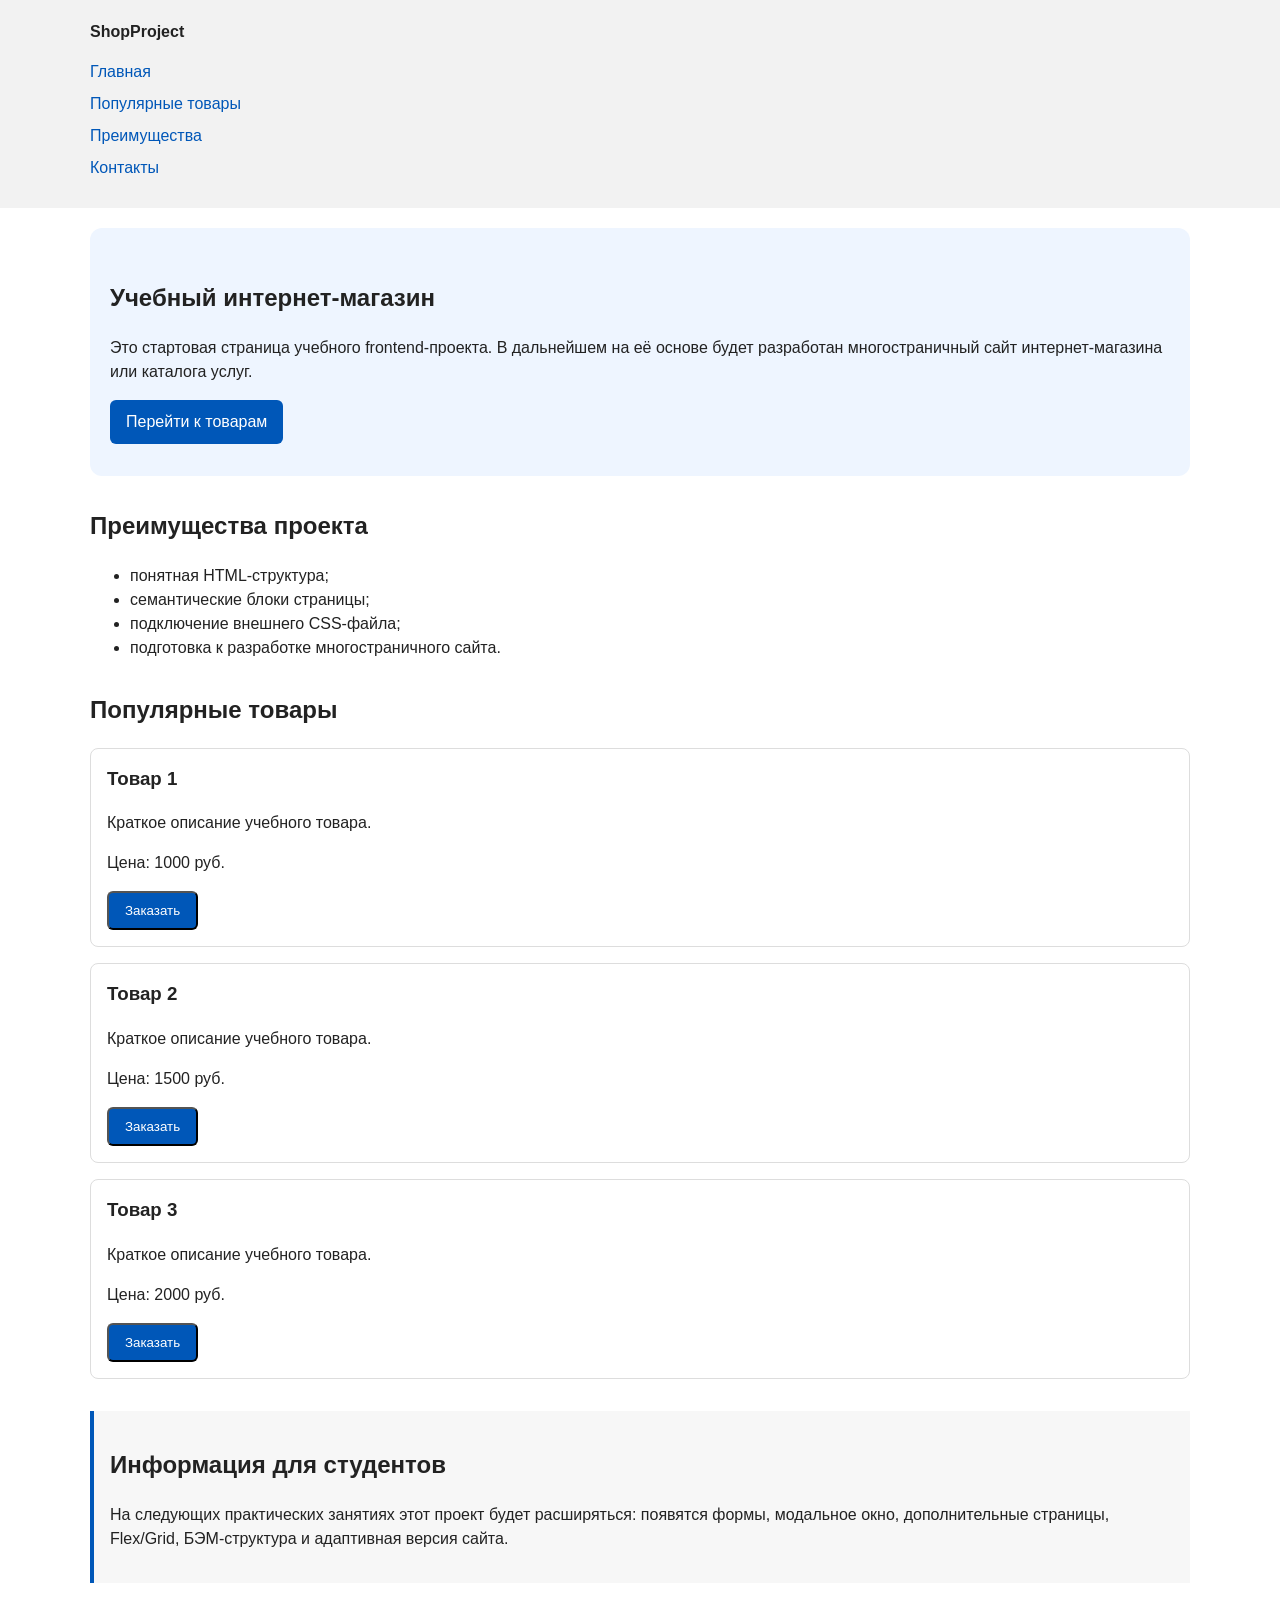
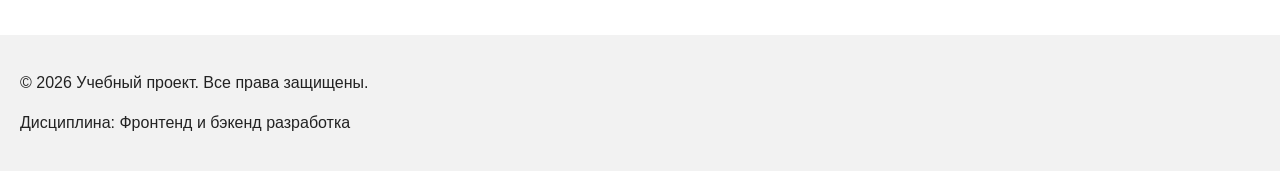
==== index.html @ 65e84581 "feat: add order form modal and validation" ====
<!DOCTYPE html>
<html lang="ru">
<head>
  <meta charset="UTF-8">
  <meta name="viewport" content="width=device-width, initial-scale=1.0">
  <title>Учебный интернет-магазин</title>
  <link rel="stylesheet" href="css/style.css">
  <script src="js/main.js" defer></script>
</head>
<body>
  <header>
    <div class="site-header">
      <a class="site-logo" href="index.html">ShopProject</a>

      <nav class="site-nav" aria-label="Основная навигация">
        <ul class="site-nav__list">
          <li><a href="index.html">Главная</a></li>
          <li><a href="#popular">Популярные товары</a></li>
          <li><a href="#advantages">Преимущества</a></li>
          <li><a href="#contacts">Контакты</a></li>
        </ul>
      </nav>
    </div>
  </header>

  <main>
    <section class="hero">
      <h1>Учебный интернет-магазин</h1>
      <p>
        Это стартовая страница учебного frontend-проекта.
        В дальнейшем на её основе будет разработан многостраничный сайт
        интернет-магазина или каталога услуг.
      </p>
      <a class="button" href="#popular">Перейти к товарам</a>
    </section>

    <section class="section" id="advantages">
      <h2>Преимущества проекта</h2>
      <ul class="advantages-list">
        <li>понятная HTML-структура;</li>
        <li>семантические блоки страницы;</li>
        <li>подключение внешнего CSS-файла;</li>
        <li>подготовка к разработке многостраничного сайта.</li>
      </ul>
    </section>

    <section class="section" id="popular">
      <h2>Популярные товары</h2>

      <article class="product-card">
        <h3>Товар 1</h3>
        <p>Краткое описание учебного товара.</p>
        <p>Цена: 1000 руб.</p>
        <button class="button product-card__button" type="button" data-product="Товар 1">
        Заказать
        </button>
      </article>

      <article class="product-card">
        <h3>Товар 2</h3>
        <p>Краткое описание учебного товара.</p>
        <p>Цена: 1500 руб.</p>
        <button class="button product-card__button" type="button" data-product="Товар 2">
        Заказать
        </button>
      </article>

      <article class="product-card">
        <h3>Товар 3</h3>
        <p>Краткое описание учебного товара.</p>
        <p>Цена: 2000 руб.</p>
        <button class="button product-card__button" type="button" data-product="Товар 3">
        Заказать
        </button>
      </article>
    </section>

    <aside class="aside-info">
      <h2>Информация для студентов</h2>
      <p>
        На следующих практических занятиях этот проект будет расширяться:
        появятся формы, модальное окно, дополнительные страницы, Flex/Grid,
        БЭМ-структура и адаптивная версия сайта.
      </p>
    </aside>
  </main>

  <footer id="contacts">
    <p>&copy; 2026 Учебный проект. Все права защищены.</p>
    <p>Дисциплина: Фронтенд и бэкенд разработка</p>
  </footer>
<dialog class="order-dialog" id="order-dialog" aria-labelledby="order-dialog-title">
  <h2 id="order-dialog-title">Оформление заявки</h2>

  <form class="order-form" id="order-form" action="#" method="post" novalidate>
    <input id="selected-product" name="selected-product" type="hidden">

    <div class="form-field">
      <label for="order-name">Имя</label>
      <input id="order-name" name="name" type="text"
        placeholder="Введите ваше имя" minlength="2"
        autocomplete="given-name" required>
    </div>

    <div class="form-field">
      <label for="order-email">E-mail</label>
      <input id="order-email" name="email" type="email"
        placeholder="example@mail.ru" autocomplete="email" required>
    </div>

    <div class="form-field">
      <label for="order-phone">Телефон</label>
      <input id="order-phone" name="phone" type="tel" inputmode="tel"
        placeholder="+7 (900) 000-00-00"
        pattern="^\+7 \(\d{3}\) \d{3}-\d{2}-\d{2}$" required>
      <small>Формат: +7 (900) 000-00-00</small>
    </div>

    <div class="form-field">
      <label for="order-date">Дата связи</label>
      <input id="order-date" name="date" type="date">
    </div>

    <div class="form-field">
      <label for="order-topic">Тема заявки</label>
      <select id="order-topic" name="topic" required>
        <option value="">Выберите тему</option>
        <option value="product">Заказ товара</option>
        <option value="consultation">Консультация</option>
        <option value="delivery">Доставка</option>
      </select>
    </div>

    <div class="form-field">
      <label for="order-comment">Комментарий</label>
      <textarea id="order-comment" name="comment" rows="4"
        placeholder="Укажите дополнительную информацию"></textarea>
    </div>

    <div class="form-field form-field--checkbox">
      <label>
        <input id="order-agreement" name="agreement" type="checkbox" required>
        Я согласен на обработку данных
      </label>
    </div>

    <div class="form-actions">
      <button type="button" id="close-order-dialog">Закрыть</button>
      <button type="submit">Отправить заявку</button>
    </div>
  </form>
</dialog>

<p class="success-message" id="success-message" hidden>
  Форма успешно отправлена!
</p>
</body>
</html>
---- css/style.css ----
/* Сброс: padding и border входят в width */
* {
  box-sizing: border-box;
}

/* Убираем стандартный отступ браузера */
body {
  margin: 0;
  font-family: Arial, sans-serif;
  line-height: 1.5;
  color: #222222;
  background-color: #ffffff;
}

header,
main,
footer {
  padding: 20px;
}

header {
  background-color: #f2f2f2;
}

footer {
  background-color: #f2f2f2;
}

/* Шапка и меню */
.site-header {
  max-width: 1100px;
  margin: 0 auto;
}

.site-logo {
  font-weight: bold;
  text-decoration: none;
  color: #222222;
}

.site-nav__list {
  padding: 0;
  margin: 16px 0 0;
  list-style: none;
}

.site-nav__list li {
  margin-bottom: 8px;
}

.site-nav__list a {
  color: #0057b8;
  text-decoration: none;
}

.site-nav__list a:hover {
  text-decoration: underline;
}

/* Секции */
.hero {
  max-width: 1100px;
  margin: 0 auto 32px;
  padding: 32px 20px;
  background-color: #eef5ff;
  border-radius: 12px;
}

.section {
  max-width: 1100px;
  margin: 0 auto 32px;
}

.section h2 {
  margin-top: 0;
}

/* Карточки товаров */
.product-card {
  margin-bottom: 16px;
  padding: 16px;
  border: 1px solid #dddddd;
  border-radius: 8px;
  background-color: #ffffff;
}

.product-card h3 {
  margin-top: 0;
}

/* Кнопка-ссылка */
.button {
  display: inline-block;
  padding: 10px 16px;
  color: #ffffff;
  background-color: #0057b8;
  text-decoration: none;
  border-radius: 6px;
}

.button:hover {
  background-color: #003f86;
}

/* Боковой блок */
.aside-info {
  max-width: 1100px;
  margin: 0 auto 32px;
  padding: 16px;
  border-left: 4px solid #0057b8;
  background-color: #f7f7f7;
}

/* Модальное окно */
.order-dialog {
  width: min(100% - 32px, 560px);
  padding: 24px;
  border: none;
  border-radius: 12px;
}

.order-dialog::backdrop {
  background-color: rgba(0, 0, 0, 0.5);
}

/* Поля формы */
.form-field {
  margin-bottom: 16px;
}

.form-field label {
  display: block;
  margin-bottom: 6px;
}

.form-field input,
.form-field select,
.form-field textarea {
  width: 100%;
  padding: 10px 12px;
  border: 1px solid #cccccc;
  border-radius: 6px;
  font: inherit;
}

.form-field input[type="checkbox"] {
  width: auto;
}

.form-field small {
  display: block;
  margin-top: 4px;
  color: #666666;
}

.form-field input:focus-visible,
.form-field select:focus-visible,
.form-field textarea:focus-visible,
.form-actions button:focus-visible {
  outline: 2px solid #0057b8;
  outline-offset: 2px;
}

/* Ошибочное поле (атрибут ставит JS) */
[aria-invalid="true"] {
  border-color: #b00020;
}

.form-actions {
  display: flex;
  gap: 12px;
  margin-top: 20px;
}

/* Сообщение об успехе */
.success-message {
  max-width: 1100px;
  margin: 24px auto;
  padding: 16px;
  border-left: 4px solid #168a2f;
  background-color: #eefaf0;
}
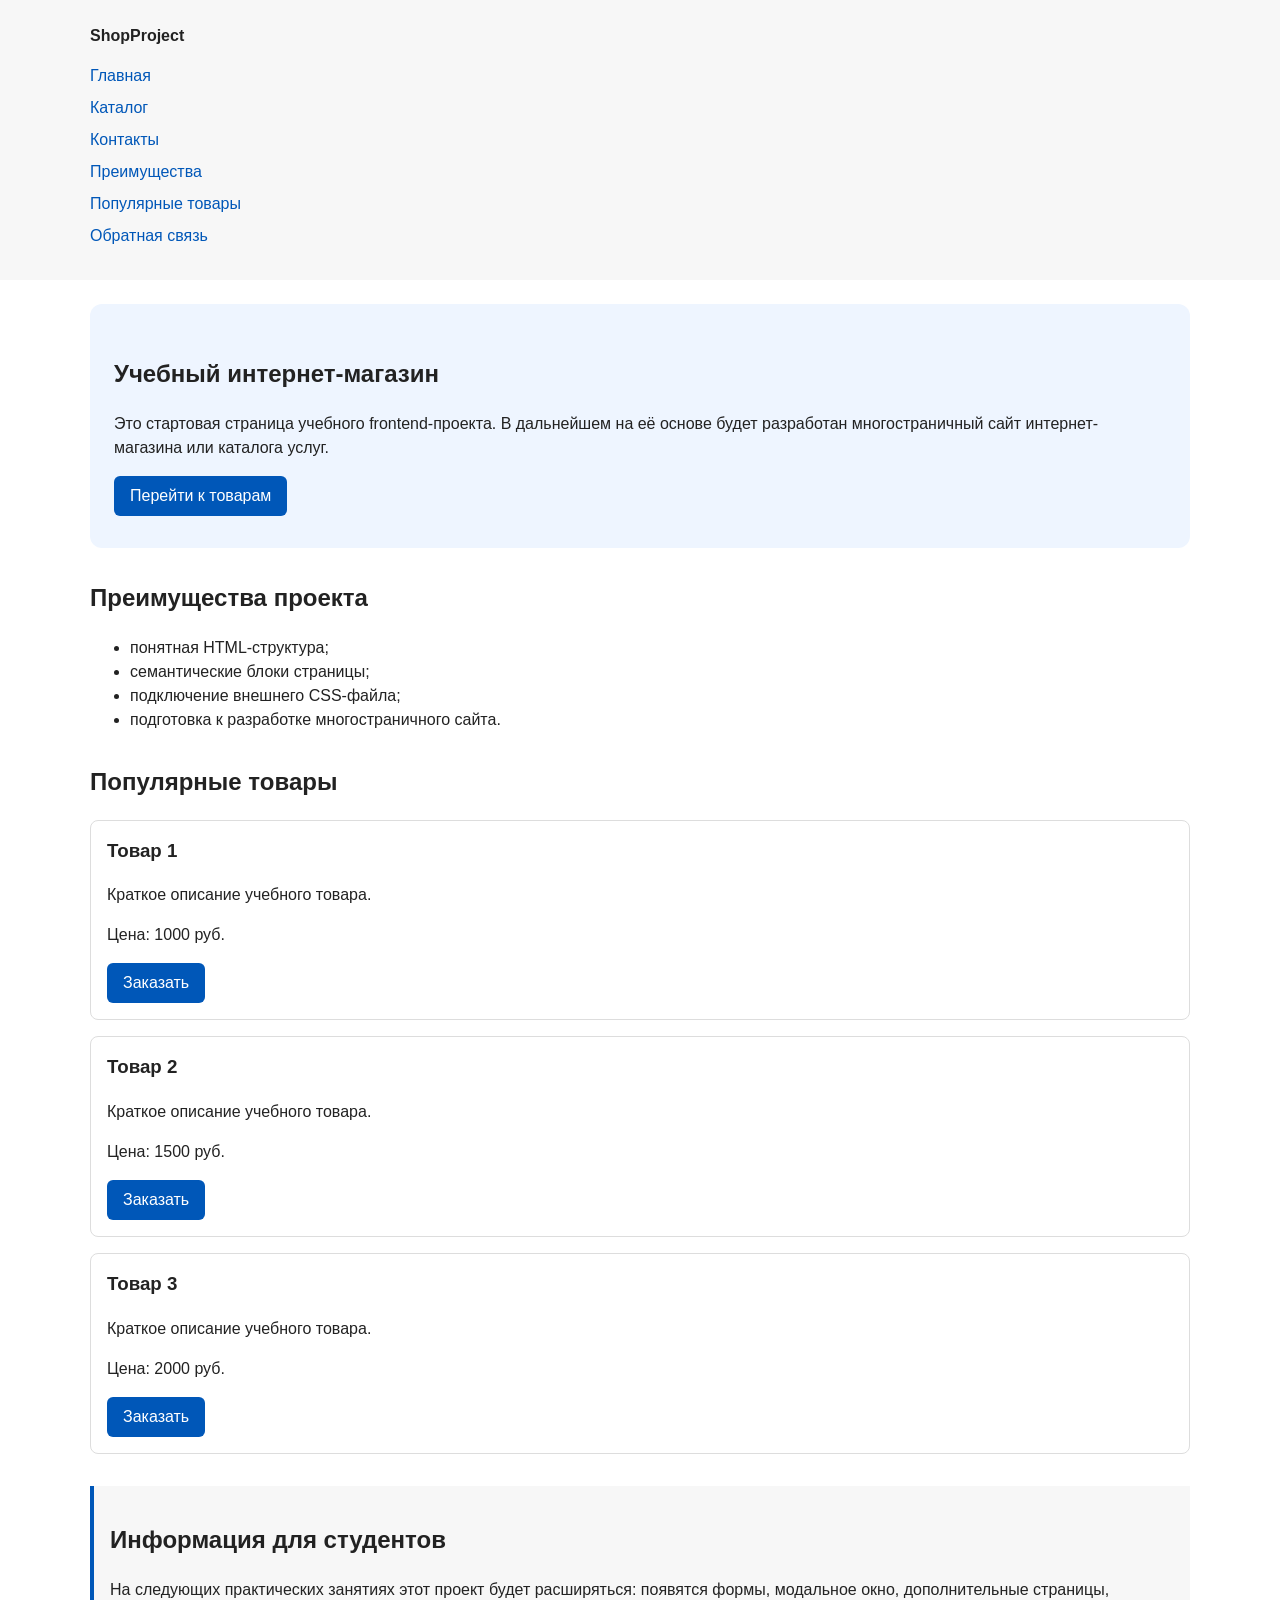
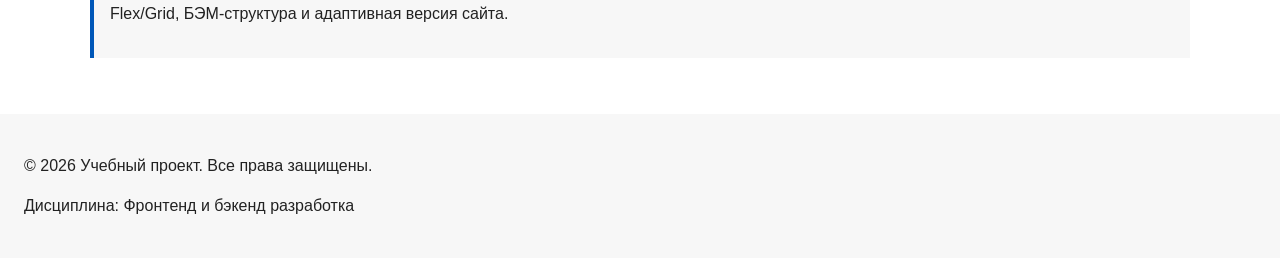
==== commit 84f33d65: "feat: add multi-page structure navigation and anchors" ====
--- a/index.html
+++ b/index.html
@@ -4,6 +4,10 @@
   <meta charset="UTF-8">
   <meta name="viewport" content="width=device-width, initial-scale=1.0">
   <title>Учебный интернет-магазин</title>
+  <meta property="og:type" content="website">
+  <meta property="og:title" content="Учебный интернет-магазин">
+  <meta property="og:description" content="Учебный frontend-проект интернет-магазина.">
+  <meta property="og:image" content="https://MinonLoL.github.io/kr1-html-css-shop/images/preview.jpg">
   <link rel="stylesheet" href="css/style.css">
   <script src="js/main.js" defer></script>
 </head>
@@ -15,9 +19,11 @@
       <nav class="site-nav" aria-label="Основная навигация">
         <ul class="site-nav__list">
           <li><a href="index.html">Главная</a></li>
-          <li><a href="#popular">Популярные товары</a></li>
-          <li><a href="#advantages">Преимущества</a></li>
-          <li><a href="#contacts">Контакты</a></li>
+          <li><a href="catalog.html">Каталог</a></li>
+          <li><a href="contacts.html">Контакты</a></li>
+          <li><a href="index.html#advantages">Преимущества</a></li>
+          <li><a href="index.html#popular">Популярные товары</a></li>
+          <li><a href="index.html#contacts">Обратная связь</a></li>
         </ul>
       </nav>
     </div>
--- a/css/style.css
+++ b/css/style.css
@@ -1,55 +1,121 @@
-/* Сброс: padding и border входят в width */
+/* ===============================
+   1. Переменные проекта
+   =============================== */
+
+:root {
+  /* Цвета */
+  --color-bg: #ffffff;
+  --color-text: #222222;
+  --color-muted: #666666;
+  --color-primary: #0057b8;
+  --color-primary-dark: #003f86;
+  --color-border: #dddddd;
+  --color-surface: #f7f7f7;
+  --color-surface-accent: #eef5ff;
+  --color-danger: #b00020;
+  --color-success: #168a2f;
+  --color-success-bg: #eefaf0;
+  --color-white: #ffffff;
+
+  /* Отступы */
+  --space-xs: 4px;
+  --space-sm: 8px;
+  --space-md: 16px;
+  --space-lg: 24px;
+  --space-xl: 32px;
+
+  /* Скругления */
+  --radius-sm: 6px;
+  --radius-md: 8px;
+  --radius-lg: 12px;
+
+  /* Размеры */
+  --container-width: 1100px;
+}
+
+/* ===============================
+   2. Базовые стили
+   =============================== */
+
 * {
   box-sizing: border-box;
 }
 
-/* Убираем стандартный отступ браузера */
 body {
   margin: 0;
   font-family: Arial, sans-serif;
   line-height: 1.5;
-  color: #222222;
-  background-color: #ffffff;
+  color: var(--color-text);
+  background-color: var(--color-bg);
 }
 
 header,
 main,
 footer {
-  padding: 20px;
+  padding: var(--space-lg);
 }
 
 header {
-  background-color: #f2f2f2;
+  background-color: var(--color-surface);
 }
 
 footer {
-  background-color: #f2f2f2;
-}
-
-/* Шапка и меню */
+  background-color: var(--color-surface);
+}
+
+html {
+  scroll-behavior: smooth;
+}
+
+:target {
+  outline: 2px dashed var(--color-primary);
+  outline-offset: 4px;
+}
+
+/* ===============================
+   3. Общие элементы интерфейса
+   =============================== */
+
+a {
+  color: var(--color-primary);
+}
+
+a:hover {
+  color: var(--color-primary-dark);
+}
+
+a:focus-visible {
+  outline: 2px solid var(--color-primary);
+  outline-offset: 3px;
+}
+
+/* ===============================
+   4. Компоненты страницы
+   =============================== */
+
 .site-header {
-  max-width: 1100px;
+  max-width: var(--container-width);
   margin: 0 auto;
 }
 
 .site-logo {
   font-weight: bold;
   text-decoration: none;
-  color: #222222;
+  color: var(--color-text);
 }
 
 .site-nav__list {
   padding: 0;
-  margin: 16px 0 0;
+  margin: var(--space-md) 0 0;
   list-style: none;
 }
 
 .site-nav__list li {
-  margin-bottom: 8px;
+  margin-bottom: var(--space-sm);
 }
 
 .site-nav__list a {
-  color: #0057b8;
+  color: var(--color-primary);
   text-decoration: none;
 }
 
@@ -57,80 +123,112 @@
   text-decoration: underline;
 }
 
-/* Секции */
 .hero {
-  max-width: 1100px;
-  margin: 0 auto 32px;
-  padding: 32px 20px;
-  background-color: #eef5ff;
-  border-radius: 12px;
+  max-width: var(--container-width);
+  margin: 0 auto var(--space-xl);
+  padding: var(--space-xl) var(--space-lg);
+  background-color: var(--color-surface-accent);
+  border-radius: var(--radius-lg);
 }
 
 .section {
-  max-width: 1100px;
-  margin: 0 auto 32px;
+  max-width: var(--container-width);
+  margin: 0 auto var(--space-xl);
 }
 
 .section h2 {
   margin-top: 0;
 }
 
-/* Карточки товаров */
 .product-card {
-  margin-bottom: 16px;
-  padding: 16px;
-  border: 1px solid #dddddd;
-  border-radius: 8px;
-  background-color: #ffffff;
+  margin-bottom: var(--space-md);
+  padding: var(--space-md);
+  border: 1px solid var(--color-border);
+  border-radius: var(--radius-md);
+  background-color: var(--color-bg);
+}
+
+.product-card:hover {
+  border-color: var(--color-primary);
 }
 
 .product-card h3 {
   margin-top: 0;
 }
 
-/* Кнопка-ссылка */
 .button {
   display: inline-block;
-  padding: 10px 16px;
-  color: #ffffff;
-  background-color: #0057b8;
+  padding: var(--space-sm) var(--space-md);
+  color: var(--color-white);
+  background-color: var(--color-primary);
   text-decoration: none;
-  border-radius: 6px;
+  border: none;
+  border-radius: var(--radius-sm);
+  font: inherit;
+  cursor: pointer;
 }
 
 .button:hover {
-  background-color: #003f86;
-}
-
-/* Боковой блок */
+  color: var(--color-white);
+  background-color: var(--color-primary-dark);
+}
+
+.button:focus-visible {
+  outline: 2px solid var(--color-primary);
+  outline-offset: 3px;
+}
+
+.button:disabled {
+  opacity: 0.6;
+  cursor: not-allowed;
+}
+
 .aside-info {
-  max-width: 1100px;
-  margin: 0 auto 32px;
-  padding: 16px;
-  border-left: 4px solid #0057b8;
-  background-color: #f7f7f7;
-}
-
-/* Модальное окно */
+  max-width: var(--container-width);
+  margin: 0 auto var(--space-xl);
+  padding: var(--space-md);
+  border-left: 4px solid var(--color-primary);
+  background-color: var(--color-surface);
+}
+
+.breadcrumbs {
+  max-width: var(--container-width);
+  margin: 0 auto var(--space-md);
+  font-size: 14px;
+  color: var(--color-muted);
+}
+
+.breadcrumbs a {
+  color: var(--color-primary);
+}
+
+.breadcrumbs span::before {
+  content: " / ";
+  color: var(--color-muted);
+}
+
+/* ===============================
+   5. Форма и модальное окно
+   =============================== */
+
 .order-dialog {
   width: min(100% - 32px, 560px);
-  padding: 24px;
+  padding: var(--space-lg);
   border: none;
-  border-radius: 12px;
+  border-radius: var(--radius-lg);
 }
 
 .order-dialog::backdrop {
   background-color: rgba(0, 0, 0, 0.5);
 }
 
-/* Поля формы */
 .form-field {
-  margin-bottom: 16px;
+  margin-bottom: var(--space-md);
 }
 
 .form-field label {
   display: block;
-  margin-bottom: 6px;
+  margin-bottom: var(--space-xs);
 }
 
 .form-field input,
@@ -138,8 +236,8 @@
 .form-field textarea {
   width: 100%;
   padding: 10px 12px;
-  border: 1px solid #cccccc;
-  border-radius: 6px;
+  border: 1px solid var(--color-border);
+  border-radius: var(--radius-sm);
   font: inherit;
 }
 
@@ -149,21 +247,26 @@
 
 .form-field small {
   display: block;
-  margin-top: 4px;
-  color: #666666;
+  margin-top: var(--space-xs);
+  color: var(--color-muted);
+}
+
+.form-field input:hover,
+.form-field select:hover,
+.form-field textarea:hover {
+  border-color: var(--color-primary);
 }
 
 .form-field input:focus-visible,
 .form-field select:focus-visible,
 .form-field textarea:focus-visible,
 .form-actions button:focus-visible {
-  outline: 2px solid #0057b8;
-  outline-offset: 2px;
-}
-
-/* Ошибочное поле (атрибут ставит JS) */
+  outline: 2px solid var(--color-primary);
+  outline-offset: 3px;
+}
+
 [aria-invalid="true"] {
-  border-color: #b00020;
+  border-color: var(--color-danger);
 }
 
 .form-actions {
@@ -172,11 +275,10 @@
   margin-top: 20px;
 }
 
-/* Сообщение об успехе */
 .success-message {
-  max-width: 1100px;
-  margin: 24px auto;
-  padding: 16px;
-  border-left: 4px solid #168a2f;
-  background-color: #eefaf0;
+  max-width: var(--container-width);
+  margin: var(--space-lg) auto;
+  padding: var(--space-md);
+  border-left: 4px solid var(--color-success);
+  background-color: var(--color-success-bg);
 }
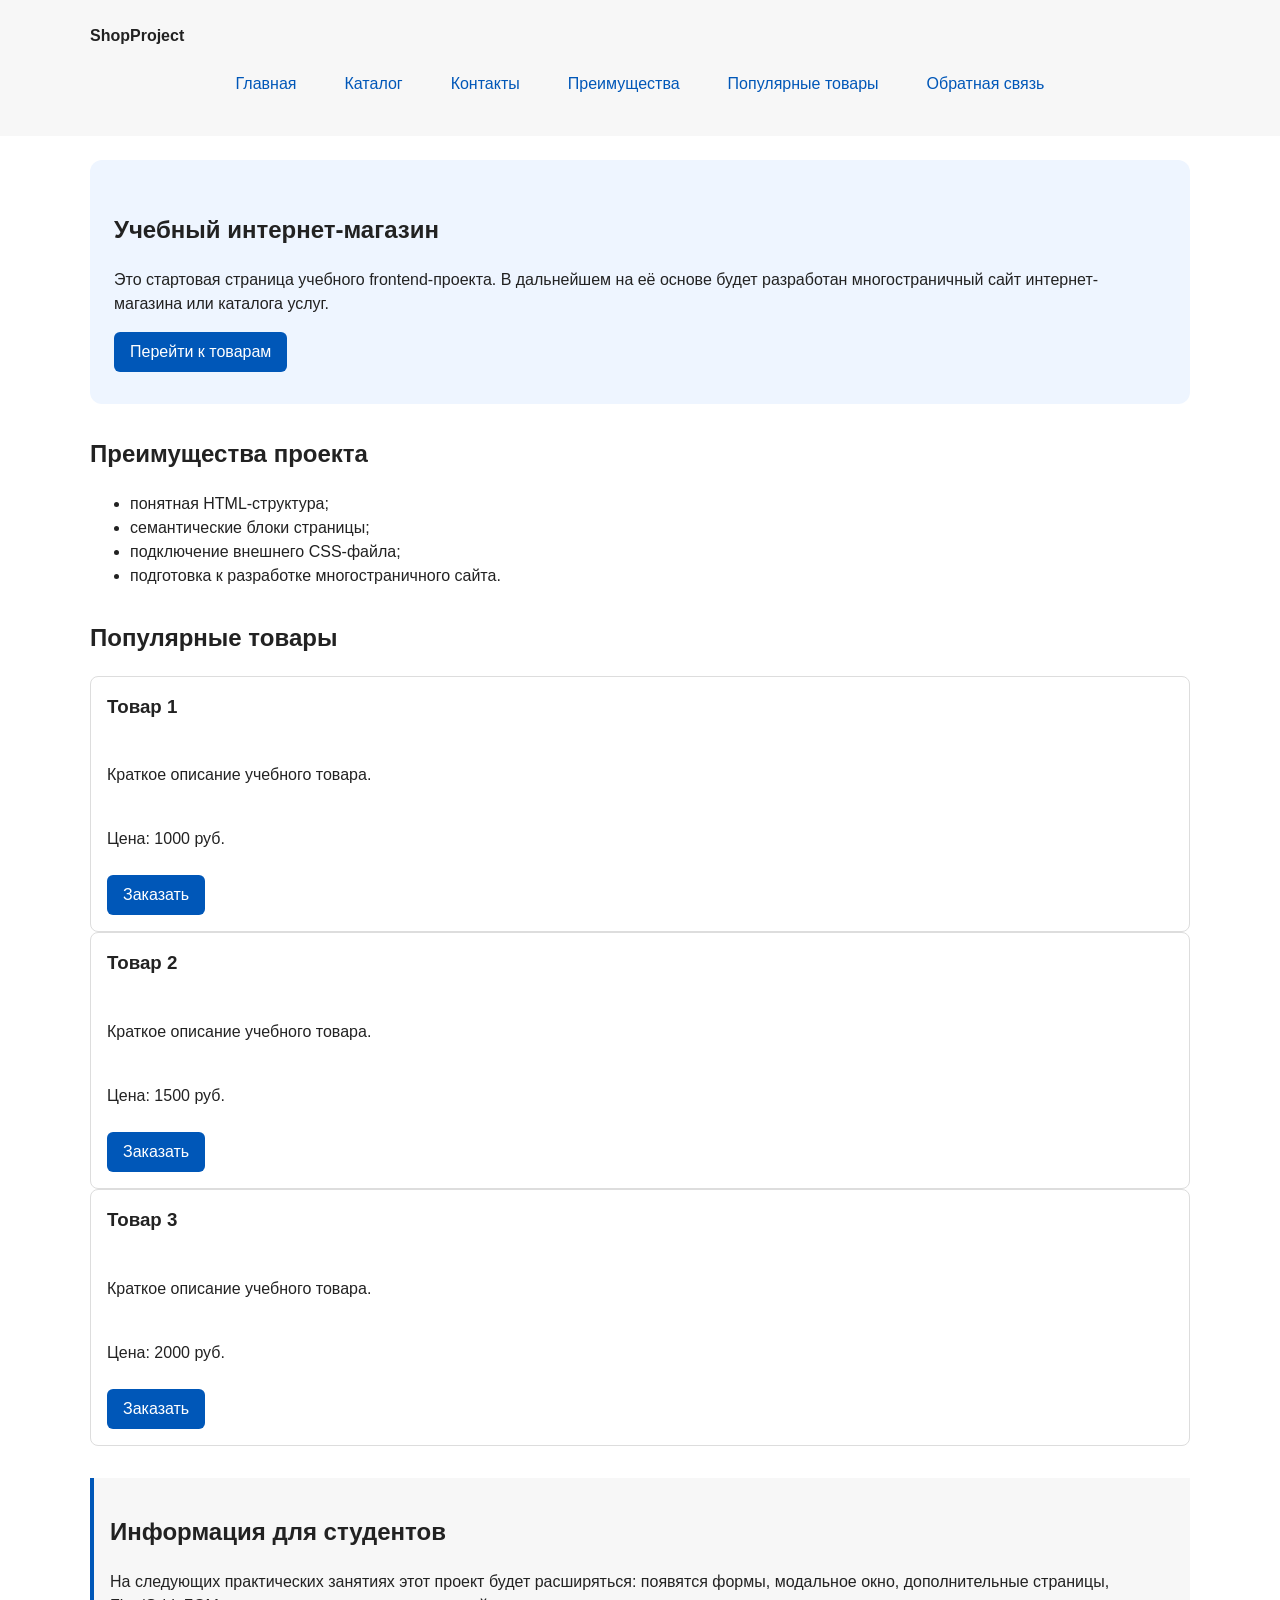
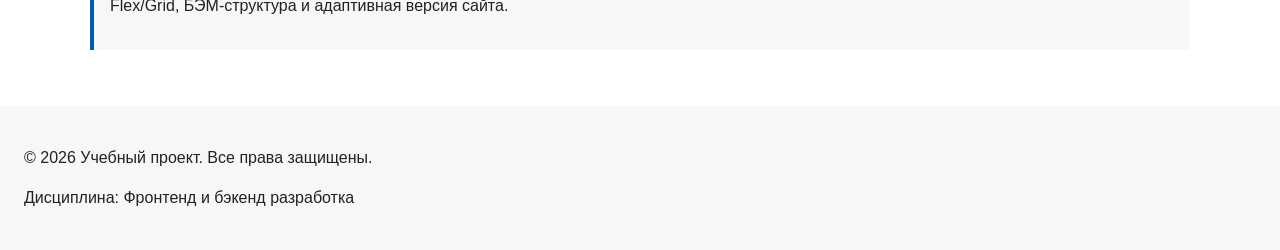
==== commit b2a98c62: "feat: add flex navigation and grid catalog layout" ====
--- a/index.html
+++ b/index.html
@@ -53,32 +53,34 @@
     <section class="section" id="popular">
       <h2>Популярные товары</h2>
 
-      <article class="product-card">
-        <h3>Товар 1</h3>
-        <p>Краткое описание учебного товара.</p>
-        <p>Цена: 1000 руб.</p>
-        <button class="button product-card__button" type="button" data-product="Товар 1">
-        Заказать
-        </button>
-      </article>
+      <div class="products-grid"></div>
+        <article class="product-card">
+          <h3>Товар 1</h3>
+          <p>Краткое описание учебного товара.</p>
+          <p>Цена: 1000 руб.</p>
+          <button class="button product-card__button" type="button" data-product="Товар 1">
+            Заказать
+          </button>
+        </article>
 
-      <article class="product-card">
-        <h3>Товар 2</h3>
-        <p>Краткое описание учебного товара.</p>
-        <p>Цена: 1500 руб.</p>
-        <button class="button product-card__button" type="button" data-product="Товар 2">
-        Заказать
-        </button>
-      </article>
+        <article class="product-card">
+          <h3>Товар 2</h3>
+          <p>Краткое описание учебного товара.</p>
+          <p>Цена: 1500 руб.</p>
+          <button class="button product-card__button" type="button" data-product="Товар 2">
+            Заказать
+          </button>
+        </article>
 
-      <article class="product-card">
-        <h3>Товар 3</h3>
-        <p>Краткое описание учебного товара.</p>
-        <p>Цена: 2000 руб.</p>
-        <button class="button product-card__button" type="button" data-product="Товар 3">
-        Заказать
-        </button>
-      </article>
+        <article class="product-card">
+          <h3>Товар 3</h3>
+          <p>Краткое описание учебного товара.</p>
+          <p>Цена: 2000 руб.</p>
+          <button class="button product-card__button" type="button" data-product="Товар 3">
+            Заказать
+          </button>
+        </article>
+       </div>
     </section>
 
     <aside class="aside-info">
--- a/css/style.css
+++ b/css/style.css
@@ -105,6 +105,11 @@
 }
 
 .site-nav__list {
+  display: flex;
+  flex-wrap: wrap;
+  justify-content: center;
+  align-items: center;
+  gap: var(--space-md);
   padding: 0;
   margin: var(--space-md) 0 0;
   list-style: none;
@@ -115,12 +120,16 @@
 }
 
 .site-nav__list a {
+  display: inline-block;
+  padding: var(--space-sm) var(--space-md);
   color: var(--color-primary);
   text-decoration: none;
+  border-radius: var(--radius-sm);
 }
 
 .site-nav__list a:hover {
-  text-decoration: underline;
+  color: var(--color-white);
+  background-color: var(--color-primary);
 }
 
 .hero {
@@ -140,12 +149,26 @@
   margin-top: 0;
 }
 
+.products-grid {
+    display: grid;
+    grid-template-columns: repeat(3, 1fr);
+    gap: var(--space-lg);
+}
+
 .product-card {
-  margin-bottom: var(--space-md);
-  padding: var(--space-md);
-  border: 1px solid var(--color-border);
-  border-radius: var(--radius-md);
-  background-color: var(--color-bg);
+    display: flex;
+    flex-direction: column;
+    gap: var(--space-sm);
+    margin-bottom: 0;
+    padding: var(--space-md);
+    border: 1px solid var(--color-border);
+    border-radius: var(--radius-md);
+    background-color: var(--color-bg);
+}
+
+.product-card .button {
+    margin-top: auto;
+    align-self: flex-start;
 }
 
 .product-card:hover {
@@ -281,4 +304,54 @@
   padding: var(--space-md);
   border-left: 4px solid var(--color-success);
   background-color: var(--color-success-bg);
+}
+
+.catalog-layout {
+  max-width: var(--container-width);
+  margin: 0 auto var(--space-xl);
+  display: grid;
+  grid-template-columns: 260px 1fr;
+  grid-template-areas: "filters products";
+  gap: var(--space-lg);
+}
+
+.catalog-filters {
+  grid-area: filters;
+  padding: var(--space-md);
+  border: 1px solid var(--color-border);
+  border-radius: var(--radius-md);
+  background-color: var(--color-surface);
+}
+
+.catalog-products {
+  grid-area: products;
+}
+
+.filters-form {
+  display: grid;
+  gap: var(--space-md);
+}
+
+.filters-form fieldset {
+  margin: 0;
+  padding: var(--space-md);
+  border: 1px solid var(--color-border);
+  border-radius: var(--radius-sm);
+}
+
+.filters-form legend {
+  font-weight: 700;
+}
+
+.filters-form label {
+  display: block;
+  margin-bottom: var(--space-sm);
+}
+
+.filters-form input[type="number"] {
+  width: 100%;
+  padding: 8px 10px;
+  border: 1px solid var(--color-border);
+  border-radius: var(--radius-sm);
+  font: inherit;
 }
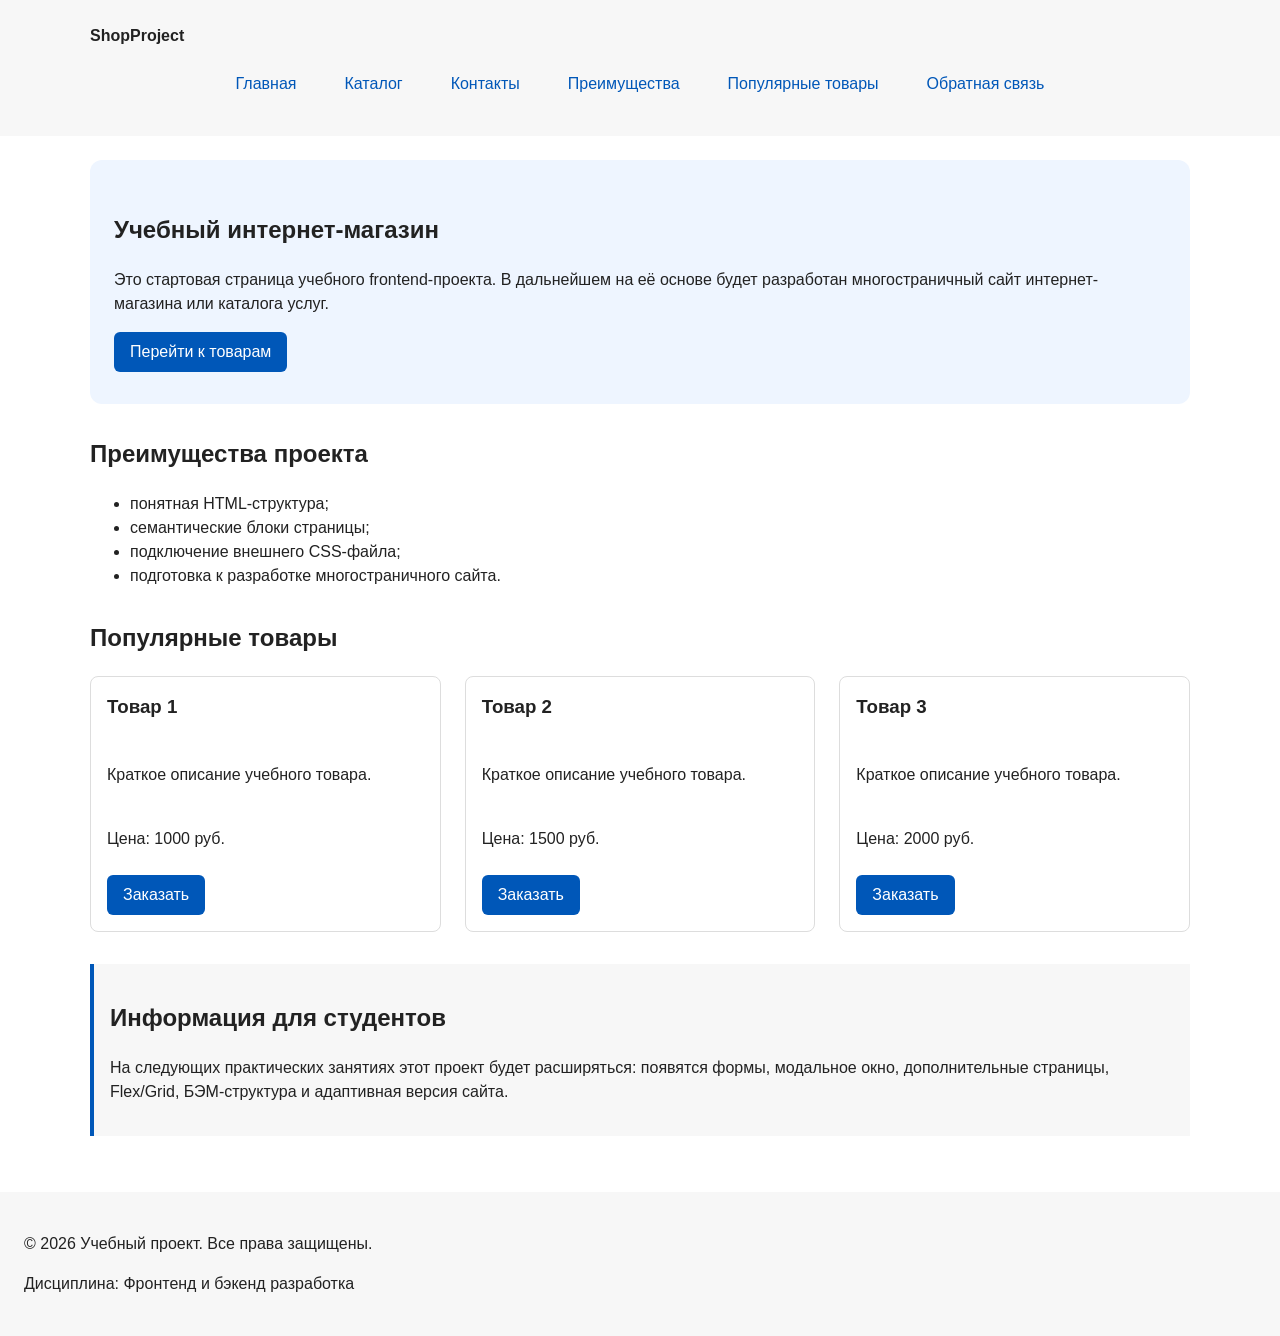
==== commit 2c455de3: "fix: correct HTML structure and update README" ====
--- a/index.html
+++ b/index.html
@@ -4,6 +4,7 @@
   <meta charset="UTF-8">
   <meta name="viewport" content="width=device-width, initial-scale=1.0">
   <title>Учебный интернет-магазин</title>
+  <meta name="description" content="Учебный frontend-проект интернет-магазина.">
   <meta property="og:type" content="website">
   <meta property="og:title" content="Учебный интернет-магазин">
   <meta property="og:description" content="Учебный frontend-проект интернет-магазина.">
@@ -53,7 +54,7 @@
     <section class="section" id="popular">
       <h2>Популярные товары</h2>
 
-      <div class="products-grid"></div>
+      <div class="products-grid">
         <article class="product-card">
           <h3>Товар 1</h3>
           <p>Краткое описание учебного товара.</p>
@@ -80,7 +81,7 @@
             Заказать
           </button>
         </article>
-       </div>
+      </div>
     </section>
 
     <aside class="aside-info">
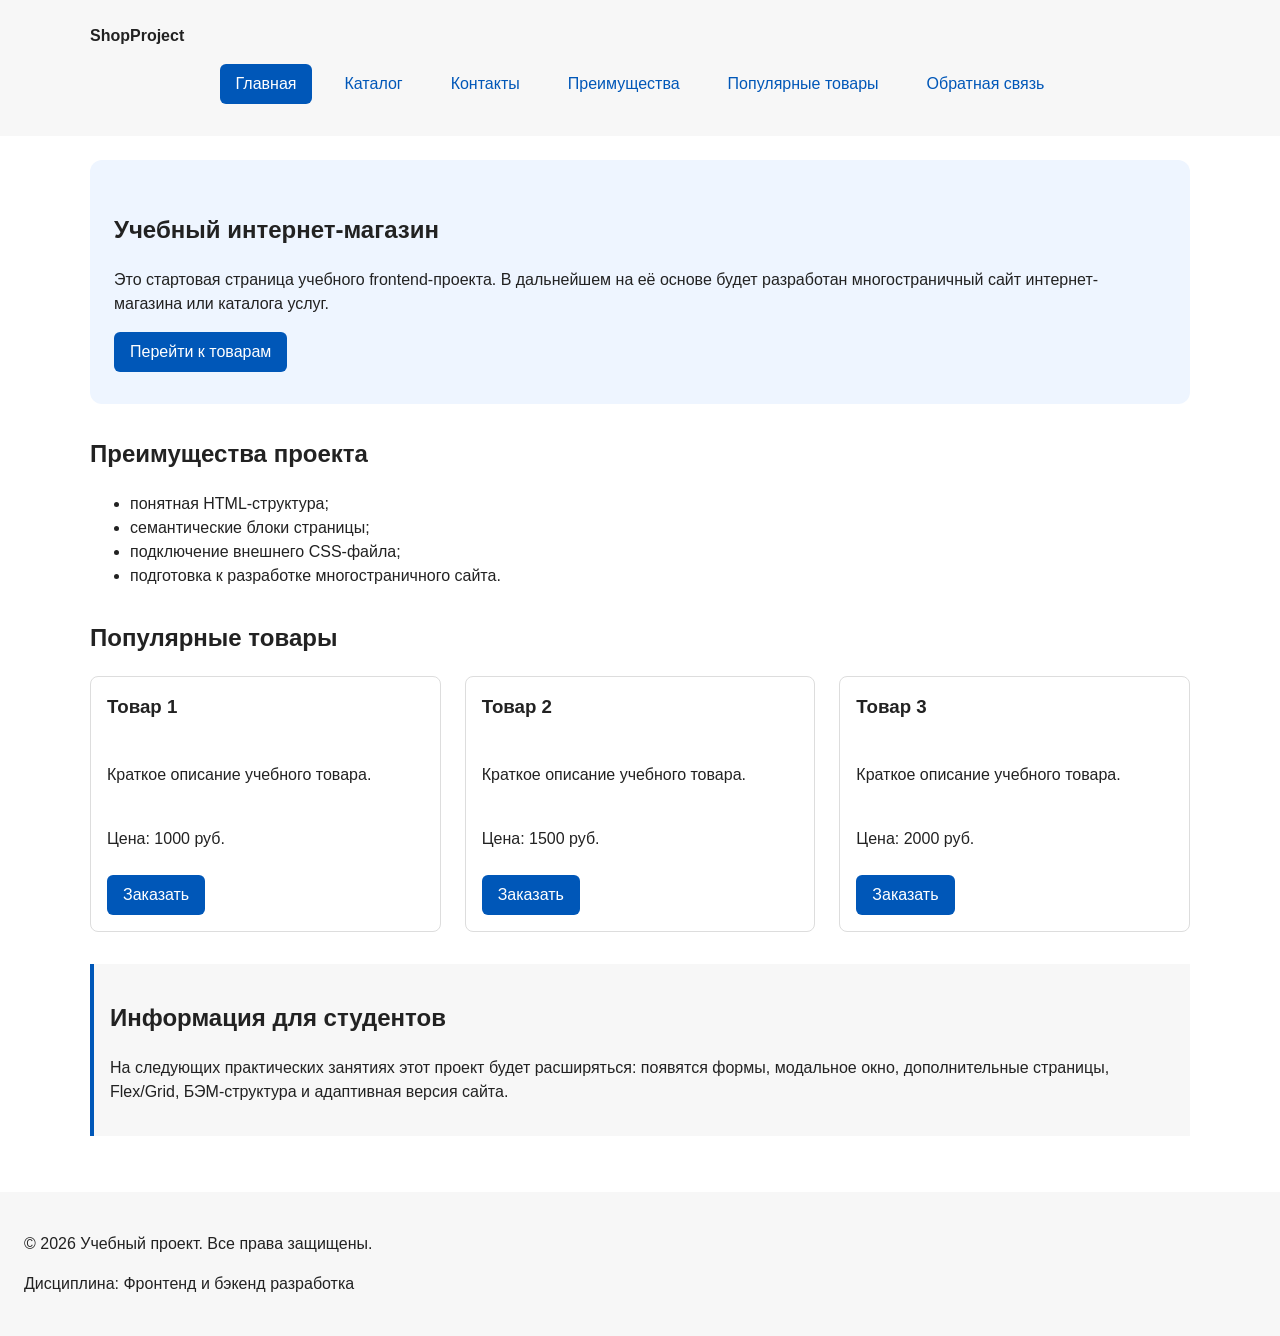
==== commit 27044a29: "refactor: apply BEM naming to CSS classes" ====
--- a/index.html
+++ b/index.html
@@ -13,18 +13,30 @@
   <script src="js/main.js" defer></script>
 </head>
 <body>
-  <header>
-    <div class="site-header">
-      <a class="site-logo" href="index.html">ShopProject</a>
+  <header class="site-header">
+    <div class="site-header__inner">
+      <a class="site-header__logo" href="index.html">ShopProject</a>
 
       <nav class="site-nav" aria-label="Основная навигация">
         <ul class="site-nav__list">
-          <li><a href="index.html">Главная</a></li>
-          <li><a href="catalog.html">Каталог</a></li>
-          <li><a href="contacts.html">Контакты</a></li>
-          <li><a href="index.html#advantages">Преимущества</a></li>
-          <li><a href="index.html#popular">Популярные товары</a></li>
-          <li><a href="index.html#contacts">Обратная связь</a></li>
+          <li class="site-nav__item">
+            <a class="site-nav__link site-nav__link--active" href="index.html">Главная</a>
+          </li>
+          <li class="site-nav__item">
+            <a class="site-nav__link" href="catalog.html">Каталог</a>
+          </li>
+          <li class="site-nav__item">
+            <a class="site-nav__link" href="contacts.html">Контакты</a>
+          </li>
+          <li class="site-nav__item">
+            <a class="site-nav__link" href="index.html#advantages">Преимущества</a>
+          </li>
+          <li class="site-nav__item">
+            <a class="site-nav__link" href="index.html#popular">Популярные товары</a>
+          </li>
+          <li class="site-nav__item">
+            <a class="site-nav__link" href="index.html#contacts">Обратная связь</a>
+          </li>
         </ul>
       </nav>
     </div>
@@ -38,11 +50,11 @@
         В дальнейшем на её основе будет разработан многостраничный сайт
         интернет-магазина или каталога услуг.
       </p>
-      <a class="button" href="#popular">Перейти к товарам</a>
+      <a class="button button--primary" href="#popular">Перейти к товарам</a>
     </section>
 
     <section class="section" id="advantages">
-      <h2>Преимущества проекта</h2>
+      <h2 class="section__title">Преимущества проекта</h2>
       <ul class="advantages-list">
         <li>понятная HTML-структура;</li>
         <li>семантические блоки страницы;</li>
@@ -52,32 +64,32 @@
     </section>
 
     <section class="section" id="popular">
-      <h2>Популярные товары</h2>
+      <h2 class="section__title">Популярные товары</h2>
 
       <div class="products-grid">
         <article class="product-card">
-          <h3>Товар 1</h3>
-          <p>Краткое описание учебного товара.</p>
-          <p>Цена: 1000 руб.</p>
-          <button class="button product-card__button" type="button" data-product="Товар 1">
+          <h3 class="product-card__title">Товар 1</h3>
+          <p class="product-card__description">Краткое описание учебного товара.</p>
+          <p class="product-card__price">Цена: 1000 руб.</p>
+          <button class="button button--primary product-card__button" type="button" data-product="Товар 1">
             Заказать
           </button>
         </article>
 
         <article class="product-card">
-          <h3>Товар 2</h3>
-          <p>Краткое описание учебного товара.</p>
-          <p>Цена: 1500 руб.</p>
-          <button class="button product-card__button" type="button" data-product="Товар 2">
+          <h3 class="product-card__title">Товар 2</h3>
+          <p class="product-card__description">Краткое описание учебного товара.</p>
+          <p class="product-card__price">Цена: 1500 руб.</p>
+          <button class="button button--primary product-card__button" type="button" data-product="Товар 2">
             Заказать
           </button>
         </article>
 
         <article class="product-card">
-          <h3>Товар 3</h3>
-          <p>Краткое описание учебного товара.</p>
-          <p>Цена: 2000 руб.</p>
-          <button class="button product-card__button" type="button" data-product="Товар 3">
+          <h3 class="product-card__title">Товар 3</h3>
+          <p class="product-card__description">Краткое описание учебного товара.</p>
+          <p class="product-card__price">Цена: 2000 руб.</p>
+          <button class="button button--primary product-card__button" type="button" data-product="Товар 3">
             Заказать
           </button>
         </article>
@@ -94,74 +106,76 @@
     </aside>
   </main>
 
-  <footer id="contacts">
+  <footer class="site-footer" id="contacts">
     <p>&copy; 2026 Учебный проект. Все права защищены.</p>
     <p>Дисциплина: Фронтенд и бэкенд разработка</p>
   </footer>
-<dialog class="order-dialog" id="order-dialog" aria-labelledby="order-dialog-title">
-  <h2 id="order-dialog-title">Оформление заявки</h2>
 
-  <form class="order-form" id="order-form" action="#" method="post" novalidate>
-    <input id="selected-product" name="selected-product" type="hidden">
+  <dialog class="order-dialog" id="order-dialog" aria-labelledby="order-dialog-title">
+    <h2 id="order-dialog-title">Оформление заявки</h2>
 
-    <div class="form-field">
-      <label for="order-name">Имя</label>
-      <input id="order-name" name="name" type="text"
-        placeholder="Введите ваше имя" minlength="2"
-        autocomplete="given-name" required>
-    </div>
+    <form class="order-form" id="order-form" action="#" method="post" novalidate>
+      <input id="selected-product" name="selected-product" type="hidden">
 
-    <div class="form-field">
-      <label for="order-email">E-mail</label>
-      <input id="order-email" name="email" type="email"
-        placeholder="example@mail.ru" autocomplete="email" required>
-    </div>
+      <div class="order-form__field">
+        <label class="order-form__label" for="order-name">Имя</label>
+        <input class="order-form__input" id="order-name" name="name" type="text"
+          placeholder="Введите ваше имя" minlength="2"
+          autocomplete="given-name" required>
+      </div>
 
-    <div class="form-field">
-      <label for="order-phone">Телефон</label>
-      <input id="order-phone" name="phone" type="tel" inputmode="tel"
-        placeholder="+7 (900) 000-00-00"
-        pattern="^\+7 \(\d{3}\) \d{3}-\d{2}-\d{2}$" required>
-      <small>Формат: +7 (900) 000-00-00</small>
-    </div>
+      <div class="order-form__field">
+        <label class="order-form__label" for="order-email">E-mail</label>
+        <input class="order-form__input" id="order-email" name="email" type="email"
+          placeholder="example@mail.ru" autocomplete="email" required>
+      </div>
 
-    <div class="form-field">
-      <label for="order-date">Дата связи</label>
-      <input id="order-date" name="date" type="date">
-    </div>
+      <div class="order-form__field">
+        <label class="order-form__label" for="order-phone">Телефон</label>
+        <input class="order-form__input" id="order-phone" name="phone" type="tel" inputmode="tel"
+          placeholder="+7 (900) 000-00-00"
+          pattern="^\+7 \(\d{3}\) \d{3}-\d{2}-\d{2}$" required>
+        <small class="order-form__hint">Формат: +7 (900) 000-00-00</small>
+      </div>
 
-    <div class="form-field">
-      <label for="order-topic">Тема заявки</label>
-      <select id="order-topic" name="topic" required>
-        <option value="">Выберите тему</option>
-        <option value="product">Заказ товара</option>
-        <option value="consultation">Консультация</option>
-        <option value="delivery">Доставка</option>
-      </select>
-    </div>
+      <div class="order-form__field">
+        <label class="order-form__label" for="order-date">Дата связи</label>
+        <input class="order-form__input" id="order-date" name="date" type="date">
+      </div>
 
-    <div class="form-field">
-      <label for="order-comment">Комментарий</label>
-      <textarea id="order-comment" name="comment" rows="4"
-        placeholder="Укажите дополнительную информацию"></textarea>
-    </div>
+      <div class="order-form__field">
+        <label class="order-form__label" for="order-topic">Тема заявки</label>
+        <select class="order-form__select" id="order-topic" name="topic" required>
+          <option value="">Выберите тему</option>
+          <option value="product">Заказ товара</option>
+          <option value="consultation">Консультация</option>
+          <option value="delivery">Доставка</option>
+        </select>
+      </div>
 
-    <div class="form-field form-field--checkbox">
-      <label>
-        <input id="order-agreement" name="agreement" type="checkbox" required>
-        Я согласен на обработку данных
-      </label>
-    </div>
+      <div class="order-form__field">
+        <label class="order-form__label" for="order-comment">Комментарий</label>
+        <textarea class="order-form__textarea" id="order-comment" name="comment" rows="4"
+          placeholder="Укажите дополнительную информацию"></textarea>
+      </div>
 
-    <div class="form-actions">
-      <button type="button" id="close-order-dialog">Закрыть</button>
-      <button type="submit">Отправить заявку</button>
-    </div>
-  </form>
-</dialog>
+      <div class="order-form__field order-form__field--checkbox">
+        <label>
+          <input class="order-form__input order-form__input--checkbox"
+            id="order-agreement" name="agreement" type="checkbox" required>
+          Я согласен на обработку данных
+        </label>
+      </div>
 
-<p class="success-message" id="success-message" hidden>
-  Форма успешно отправлена!
-</p>
+      <div class="order-form__actions">
+        <button class="button button--secondary" type="button" id="close-order-dialog">Закрыть</button>
+        <button class="button button--primary" type="submit">Отправить заявку</button>
+      </div>
+    </form>
+  </dialog>
+
+  <p class="success-message" id="success-message" hidden>
+    Форма успешно отправлена!
+  </p>
 </body>
 </html>
--- a/css/style.css
+++ b/css/style.css
@@ -49,18 +49,8 @@
   background-color: var(--color-bg);
 }
 
-header,
-main,
-footer {
+main {
   padding: var(--space-lg);
-}
-
-header {
-  background-color: var(--color-surface);
-}
-
-footer {
-  background-color: var(--color-surface);
 }
 
 html {
@@ -93,17 +83,24 @@
    4. Компоненты страницы
    =============================== */
 
+/* Шапка */
 .site-header {
+  padding: var(--space-lg);
+  background-color: var(--color-surface);
+}
+
+.site-header__inner {
   max-width: var(--container-width);
   margin: 0 auto;
 }
 
-.site-logo {
+.site-header__logo {
   font-weight: bold;
   text-decoration: none;
   color: var(--color-text);
 }
 
+/* Навигация */
 .site-nav__list {
   display: flex;
   flex-wrap: wrap;
@@ -115,11 +112,11 @@
   list-style: none;
 }
 
-.site-nav__list li {
+.site-nav__item {
   margin-bottom: var(--space-sm);
 }
 
-.site-nav__list a {
+.site-nav__link {
   display: inline-block;
   padding: var(--space-sm) var(--space-md);
   color: var(--color-primary);
@@ -127,11 +124,35 @@
   border-radius: var(--radius-sm);
 }
 
-.site-nav__list a:hover {
+.site-nav__link:hover {
   color: var(--color-white);
   background-color: var(--color-primary);
 }
 
+/* Ссылка текущей страницы (должна идти после :hover) */
+.site-nav__link--active {
+  color: var(--color-white);
+  background-color: var(--color-primary);
+}
+
+/* Хлебные крошки */
+.breadcrumbs {
+  max-width: var(--container-width);
+  margin: 0 auto var(--space-md);
+  font-size: 14px;
+  color: var(--color-muted);
+}
+
+.breadcrumbs__link {
+  color: var(--color-primary);
+}
+
+.breadcrumbs__current::before {
+  content: " / ";
+  color: var(--color-muted);
+}
+
+/* Первый экран и секции */
 .hero {
   max-width: var(--container-width);
   margin: 0 auto var(--space-xl);
@@ -145,55 +166,70 @@
   margin: 0 auto var(--space-xl);
 }
 
-.section h2 {
+.section__title {
   margin-top: 0;
 }
 
+/* Сетка и карточки товаров */
 .products-grid {
-    display: grid;
-    grid-template-columns: repeat(3, 1fr);
-    gap: var(--space-lg);
+  display: grid;
+  grid-template-columns: repeat(3, 1fr);
+  gap: var(--space-lg);
 }
 
 .product-card {
-    display: flex;
-    flex-direction: column;
-    gap: var(--space-sm);
-    margin-bottom: 0;
-    padding: var(--space-md);
-    border: 1px solid var(--color-border);
-    border-radius: var(--radius-md);
-    background-color: var(--color-bg);
-}
-
-.product-card .button {
-    margin-top: auto;
-    align-self: flex-start;
+  display: flex;
+  flex-direction: column;
+  gap: var(--space-sm);
+  padding: var(--space-md);
+  border: 1px solid var(--color-border);
+  border-radius: var(--radius-md);
+  background-color: var(--color-bg);
 }
 
 .product-card:hover {
   border-color: var(--color-primary);
 }
 
-.product-card h3 {
+.product-card__title {
   margin-top: 0;
 }
 
+.product-card__button {
+  margin-top: auto;
+  align-self: flex-start;
+}
+
+/* Кнопка: базовый блок + модификаторы (всегда вместе: button button--primary) */
 .button {
   display: inline-block;
   padding: var(--space-sm) var(--space-md);
+  border: none;
+  border-radius: var(--radius-sm);
+  font: inherit;
+  text-decoration: none;
+  cursor: pointer;
+}
+
+.button--primary {
   color: var(--color-white);
   background-color: var(--color-primary);
-  text-decoration: none;
-  border: none;
-  border-radius: var(--radius-sm);
-  font: inherit;
-  cursor: pointer;
-}
-
-.button:hover {
+}
+
+.button--primary:hover {
   color: var(--color-white);
   background-color: var(--color-primary-dark);
+}
+
+.button--secondary {
+  color: var(--color-primary);
+  background-color: transparent;
+  border: 1px solid var(--color-primary);
+}
+
+.button--secondary:hover {
+  color: var(--color-white);
+  background-color: var(--color-primary);
 }
 
 .button:focus-visible {
@@ -206,6 +242,7 @@
   cursor: not-allowed;
 }
 
+/* Информационный блок и подвал */
 .aside-info {
   max-width: var(--container-width);
   margin: 0 auto var(--space-xl);
@@ -214,20 +251,64 @@
   background-color: var(--color-surface);
 }
 
-.breadcrumbs {
-  max-width: var(--container-width);
-  margin: 0 auto var(--space-md);
-  font-size: 14px;
-  color: var(--color-muted);
-}
-
-.breadcrumbs a {
-  color: var(--color-primary);
-}
-
-.breadcrumbs span::before {
-  content: " / ";
-  color: var(--color-muted);
+.site-footer {
+  padding: var(--space-lg);
+  background-color: var(--color-surface);
+}
+
+/* Каталог */
+.catalog-layout {
+  max-width: var(--container-width);
+  margin: 0 auto var(--space-xl);
+  display: grid;
+  grid-template-columns: 260px 1fr;
+  grid-template-areas: "filters products";
+  gap: var(--space-lg);
+}
+
+.catalog-filters {
+  grid-area: filters;
+  padding: var(--space-md);
+  border: 1px solid var(--color-border);
+  border-radius: var(--radius-md);
+  background-color: var(--color-surface);
+}
+
+.catalog-filters__title {
+  margin-top: 0;
+}
+
+.catalog-filters__form {
+  display: grid;
+  gap: var(--space-md);
+}
+
+.catalog-filters__group {
+  margin: 0;
+  padding: var(--space-md);
+  border: 1px solid var(--color-border);
+  border-radius: var(--radius-sm);
+}
+
+.catalog-filters__legend {
+  font-weight: 700;
+}
+
+.catalog-filters__label {
+  display: block;
+  margin-bottom: var(--space-sm);
+}
+
+.catalog-filters__input[type="number"] {
+  width: 100%;
+  padding: 8px 10px;
+  border: 1px solid var(--color-border);
+  border-radius: var(--radius-sm);
+  font: inherit;
+}
+
+.catalog-products {
+  grid-area: products;
 }
 
 /* ===============================
@@ -245,18 +326,18 @@
   background-color: rgba(0, 0, 0, 0.5);
 }
 
-.form-field {
+.order-form__field {
   margin-bottom: var(--space-md);
 }
 
-.form-field label {
+.order-form__label {
   display: block;
   margin-bottom: var(--space-xs);
 }
 
-.form-field input,
-.form-field select,
-.form-field textarea {
+.order-form__input,
+.order-form__select,
+.order-form__textarea {
   width: 100%;
   padding: 10px 12px;
   border: 1px solid var(--color-border);
@@ -264,35 +345,38 @@
   font: inherit;
 }
 
-.form-field input[type="checkbox"] {
+/* Должно идти после .order-form__input, иначе width: 100% перебьёт auto */
+.order-form__input--checkbox {
   width: auto;
 }
 
-.form-field small {
+.order-form__hint {
   display: block;
   margin-top: var(--space-xs);
   color: var(--color-muted);
 }
 
-.form-field input:hover,
-.form-field select:hover,
-.form-field textarea:hover {
+.order-form__input:hover,
+.order-form__select:hover,
+.order-form__textarea:hover {
   border-color: var(--color-primary);
 }
 
-.form-field input:focus-visible,
-.form-field select:focus-visible,
-.form-field textarea:focus-visible,
-.form-actions button:focus-visible {
+.order-form__input:focus-visible,
+.order-form__select:focus-visible,
+.order-form__textarea:focus-visible {
   outline: 2px solid var(--color-primary);
   outline-offset: 3px;
 }
 
-[aria-invalid="true"] {
+/* Ошибка. Стоит после :hover, чтобы красная рамка не исчезала при наведении */
+.order-form__input[aria-invalid="true"],
+.order-form__select[aria-invalid="true"],
+.order-form__textarea[aria-invalid="true"] {
   border-color: var(--color-danger);
 }
 
-.form-actions {
+.order-form__actions {
   display: flex;
   gap: 12px;
   margin-top: 20px;
@@ -304,54 +388,4 @@
   padding: var(--space-md);
   border-left: 4px solid var(--color-success);
   background-color: var(--color-success-bg);
-}
-
-.catalog-layout {
-  max-width: var(--container-width);
-  margin: 0 auto var(--space-xl);
-  display: grid;
-  grid-template-columns: 260px 1fr;
-  grid-template-areas: "filters products";
-  gap: var(--space-lg);
-}
-
-.catalog-filters {
-  grid-area: filters;
-  padding: var(--space-md);
-  border: 1px solid var(--color-border);
-  border-radius: var(--radius-md);
-  background-color: var(--color-surface);
-}
-
-.catalog-products {
-  grid-area: products;
-}
-
-.filters-form {
-  display: grid;
-  gap: var(--space-md);
-}
-
-.filters-form fieldset {
-  margin: 0;
-  padding: var(--space-md);
-  border: 1px solid var(--color-border);
-  border-radius: var(--radius-sm);
-}
-
-.filters-form legend {
-  font-weight: 700;
-}
-
-.filters-form label {
-  display: block;
-  margin-bottom: var(--space-sm);
-}
-
-.filters-form input[type="number"] {
-  width: 100%;
-  padding: 8px 10px;
-  border: 1px solid var(--color-border);
-  border-radius: var(--radius-sm);
-  font: inherit;
 }
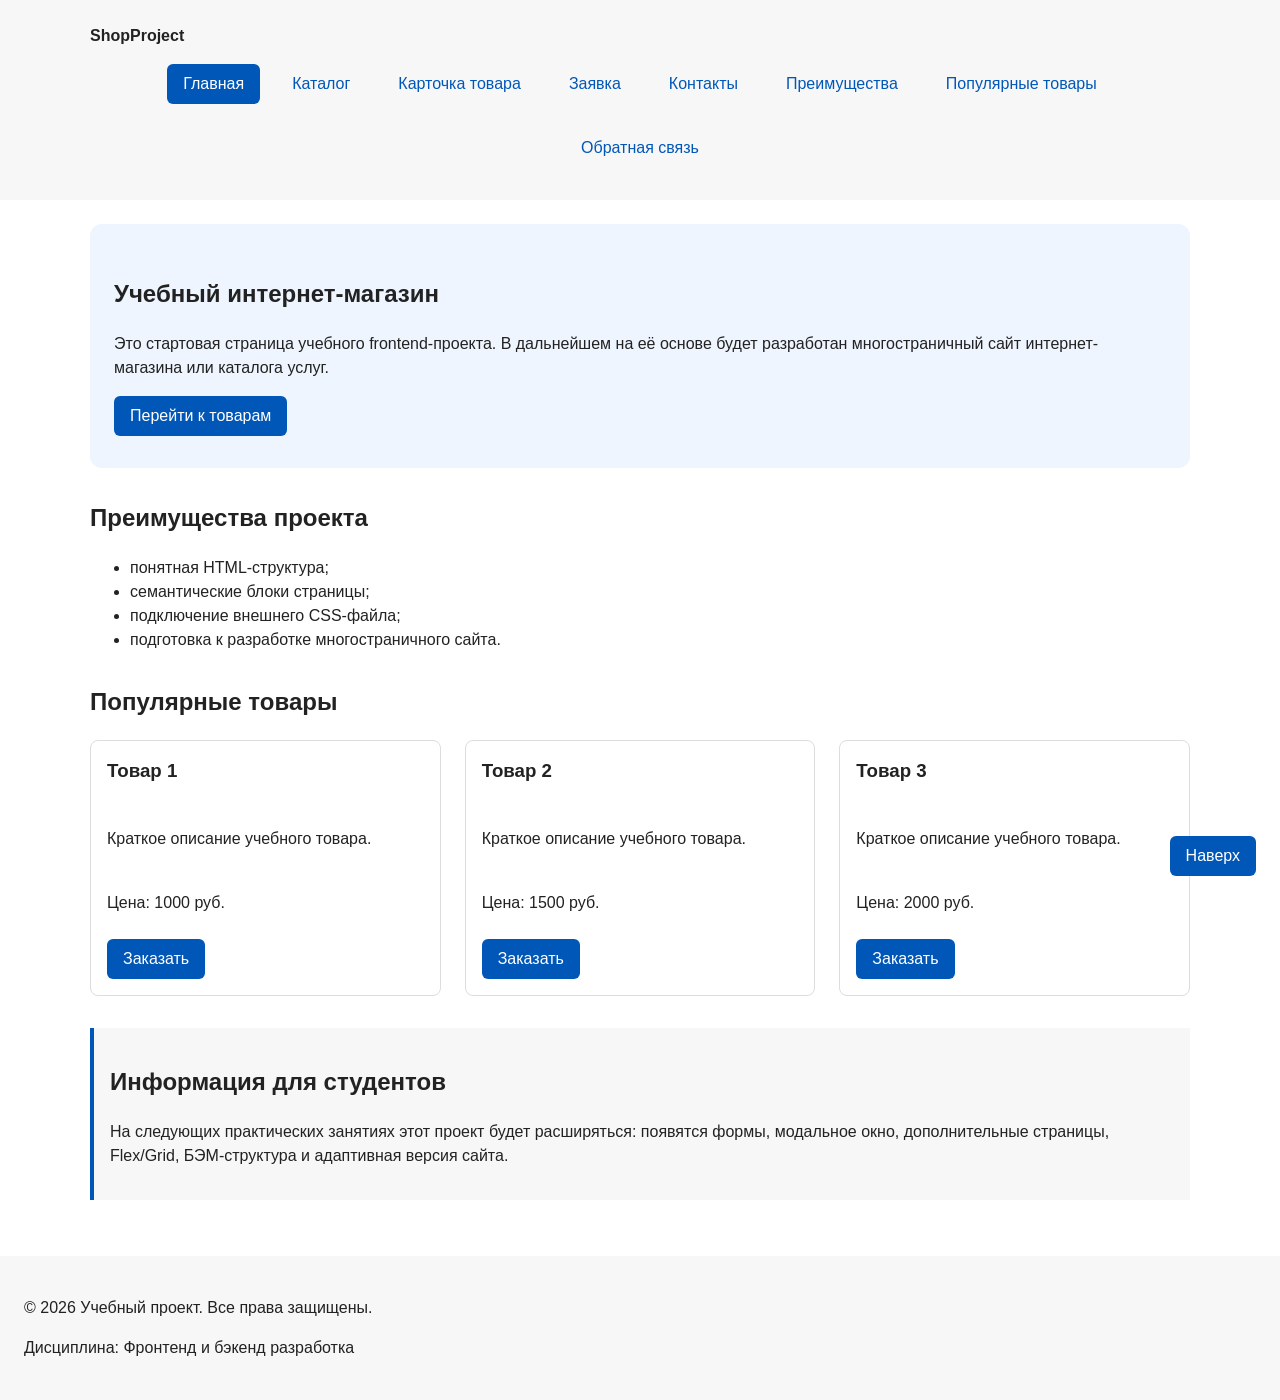
==== commit 4cad58e6: "fix: prepare HTML CSS project for submission" ====
--- a/index.html
+++ b/index.html
@@ -24,6 +24,12 @@
           </li>
           <li class="site-nav__item">
             <a class="site-nav__link" href="catalog.html">Каталог</a>
+          </li>
+          <li class="site-nav__item">
+            <a class="site-nav__link" href="product.html">Карточка товара</a>
+          </li>
+          <li class="site-nav__item">
+            <a class="site-nav__link" href="order.html">Заявка</a>
           </li>
           <li class="site-nav__item">
             <a class="site-nav__link" href="contacts.html">Контакты</a>
@@ -177,5 +183,7 @@
   <p class="success-message" id="success-message" hidden>
     Форма успешно отправлена!
   </p>
+
+  <a class="to-top" href="#top">Наверх</a>
 </body>
 </html>
--- a/css/style.css
+++ b/css/style.css
@@ -178,6 +178,7 @@
 }
 
 .product-card {
+  position: relative;
   display: flex;
   flex-direction: column;
   gap: var(--space-sm);
@@ -267,6 +268,9 @@
 }
 
 .catalog-filters {
+  position: sticky;
+  top: var(--space-md);
+  align-self: start;
   grid-area: filters;
   padding: var(--space-md);
   border: 1px solid var(--color-border);
@@ -388,4 +392,96 @@
   padding: var(--space-md);
   border-left: 4px solid var(--color-success);
   background-color: var(--color-success-bg);
+}
+
+/* ===============================
+   6. Страницы товара и заявки, позиционирование
+   =============================== */
+
+/* Разделитель между двумя ссылками в хлебных крошках */
+.breadcrumbs__link + .breadcrumbs__link::before {
+  content: " / ";
+  color: var(--color-muted);
+}
+
+/* Карточка товара на странице product.html */
+.product {
+  display: grid;
+  grid-template-columns: 1fr 1fr;
+  gap: var(--space-lg);
+}
+
+.product__image {
+  max-width: 100%;
+  height: auto;
+  border-radius: var(--radius-md);
+}
+
+.product__title {
+  margin-top: 0;
+}
+
+.product__price {
+  font-weight: 700;
+}
+
+/* Таблица характеристик */
+.product-table {
+  width: 100%;
+  border-collapse: collapse;
+}
+
+.product-table caption {
+  margin-bottom: var(--space-sm);
+  font-weight: 700;
+  text-align: left;
+}
+
+.product-table__cell {
+  padding: var(--space-sm) var(--space-md);
+  border: 1px solid var(--color-border);
+  text-align: left;
+}
+
+.product-table__cell--head {
+  background-color: var(--color-surface);
+}
+
+/* Форма на отдельной странице */
+.order-form--page {
+  max-width: 560px;
+}
+
+/* Карточка со скидкой и бейдж (absolute внутри relative-карточки) */
+.product-card--discount {
+  border-color: var(--color-danger);
+}
+
+.product-card__badge {
+  position: absolute;
+  top: var(--space-sm);
+  right: var(--space-sm);
+  padding: 4px 8px;
+  color: var(--color-white);
+  background-color: var(--color-danger);
+  border-radius: var(--radius-sm);
+  font-size: 14px;
+}
+
+/* Кнопка «Наверх»: fixed + z-index */
+.to-top {
+  position: fixed;
+  right: var(--space-lg);
+  bottom: var(--space-lg);
+  z-index: 10;
+  padding: var(--space-sm) var(--space-md);
+  color: var(--color-white);
+  background-color: var(--color-primary);
+  border-radius: var(--radius-sm);
+  text-decoration: none;
+}
+
+.to-top:hover {
+  color: var(--color-white);
+  background-color: var(--color-primary-dark);
 }
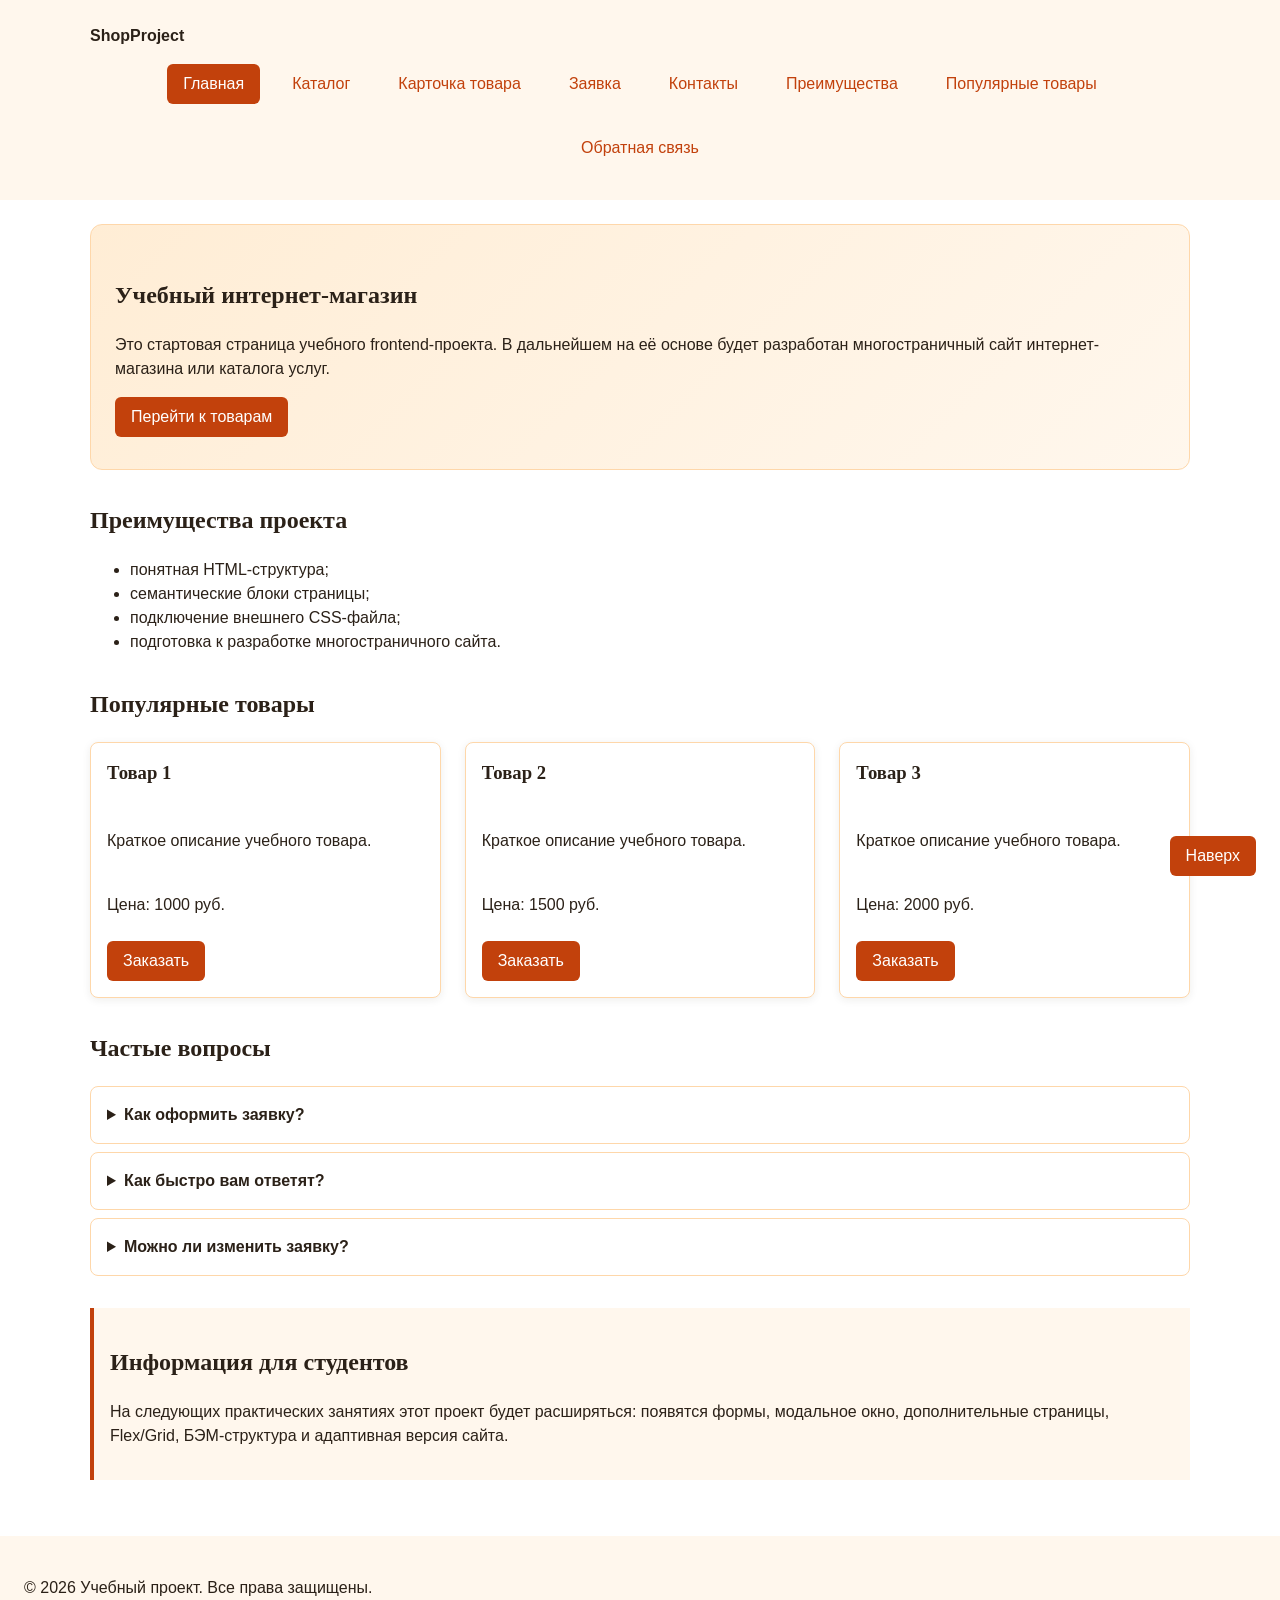
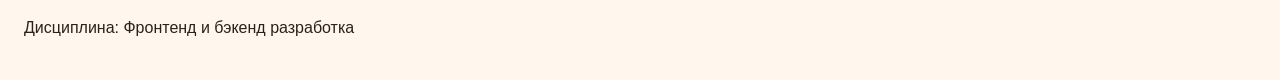
==== commit 7142a295: "feat: add FAQ block" ====
--- a/index.html
+++ b/index.html
@@ -102,6 +102,34 @@
       </div>
     </section>
 
+    <section class="section faq" id="faq">
+      <h2 class="section__title">Частые вопросы</h2>
+
+      <details class="faq__item">
+        <summary class="faq__question">Как оформить заявку?</summary>
+        <p class="faq__answer">
+          Нажмите «Заказать» у нужного товара или перейдите на страницу заявки
+          и заполните форму.
+        </p>
+      </details>
+
+      <details class="faq__item">
+        <summary class="faq__question">Как быстро вам ответят?</summary>
+        <p class="faq__answer">
+          Мы свяжемся с вами в течение рабочего дня по указанному телефону
+          или электронной почте.
+        </p>
+      </details>
+
+      <details class="faq__item">
+        <summary class="faq__question">Можно ли изменить заявку?</summary>
+        <p class="faq__answer">
+          Да, напишите нам по контактам со страницы «Контакты», и мы внесём
+          изменения.
+        </p>
+      </details>
+    </section>
+
     <aside class="aside-info">
       <h2>Информация для студентов</h2>
       <p>
--- a/css/style.css
+++ b/css/style.css
@@ -5,13 +5,13 @@
 :root {
   /* Цвета */
   --color-bg: #ffffff;
-  --color-text: #222222;
-  --color-muted: #666666;
-  --color-primary: #0057b8;
-  --color-primary-dark: #003f86;
-  --color-border: #dddddd;
-  --color-surface: #f7f7f7;
-  --color-surface-accent: #eef5ff;
+  --color-text: #2b2118;
+  --color-muted: #6b5d52;
+  --color-primary: #c2410c;
+  --color-primary-dark: #9a3412;
+  --color-border: #fed7aa;
+  --color-surface: #fff7ed;
+  --color-surface-accent: #ffedd5;
   --color-danger: #b00020;
   --color-success: #168a2f;
   --color-success-bg: #eefaf0;
@@ -31,6 +31,13 @@
 
   /* Размеры */
   --container-width: 1100px;
+
+
+  /* Оформление */
+  --font-heading: Georgia, "Times New Roman", serif;
+  --shadow-card: 0 2px 8px rgba(43, 33, 24, 0.08);
+  --shadow-card-hover: 0 6px 16px rgba(43, 33, 24, 0.15);
+  --transition: 0.2s ease;
 }
 
 /* ===============================
@@ -39,6 +46,12 @@
 
 * {
   box-sizing: border-box;
+}
+
+h1,
+h2,
+h3 {
+  font-family: var(--font-heading);
 }
 
 body {
@@ -157,7 +170,8 @@
   max-width: var(--container-width);
   margin: 0 auto var(--space-xl);
   padding: var(--space-xl) var(--space-lg);
-  background-color: var(--color-surface-accent);
+  background: linear-gradient(135deg, var(--color-surface-accent), var(--color-surface));
+  border: 1px solid var(--color-border);
   border-radius: var(--radius-lg);
 }
 
@@ -186,10 +200,15 @@
   border: 1px solid var(--color-border);
   border-radius: var(--radius-md);
   background-color: var(--color-bg);
+  box-shadow: var(--shadow-card);
+  transition: transform var(--transition), box-shadow var(--transition),
+    border-color var(--transition);
 }
 
 .product-card:hover {
   border-color: var(--color-primary);
+  box-shadow: var(--shadow-card-hover);
+  transform: translateY(-2px);
 }
 
 .product-card__title {
@@ -210,6 +229,7 @@
   font: inherit;
   text-decoration: none;
   cursor: pointer;
+  transition: background-color var(--transition), color var(--transition);
 }
 
 .button--primary {
@@ -484,4 +504,41 @@
 .to-top:hover {
   color: var(--color-white);
   background-color: var(--color-primary-dark);
+}
+
+/* ===============================
+   7. Доработки
+   =============================== */
+
+/* FAQ */
+.faq__item {
+  margin-bottom: var(--space-sm);
+  border: 1px solid var(--color-border);
+  border-radius: var(--radius-md);
+  background-color: var(--color-bg);
+}
+
+.faq__item[open] {
+  border-color: var(--color-primary);
+}
+
+.faq__question {
+  padding: var(--space-md);
+  font-weight: 700;
+  cursor: pointer;
+}
+
+.faq__question:hover {
+  color: var(--color-primary);
+}
+
+.faq__question:focus-visible {
+  outline: 2px solid var(--color-primary);
+  outline-offset: 3px;
+}
+
+.faq__answer {
+  margin: 0;
+  padding: 0 var(--space-md) var(--space-md);
+  color: var(--color-muted);
 }
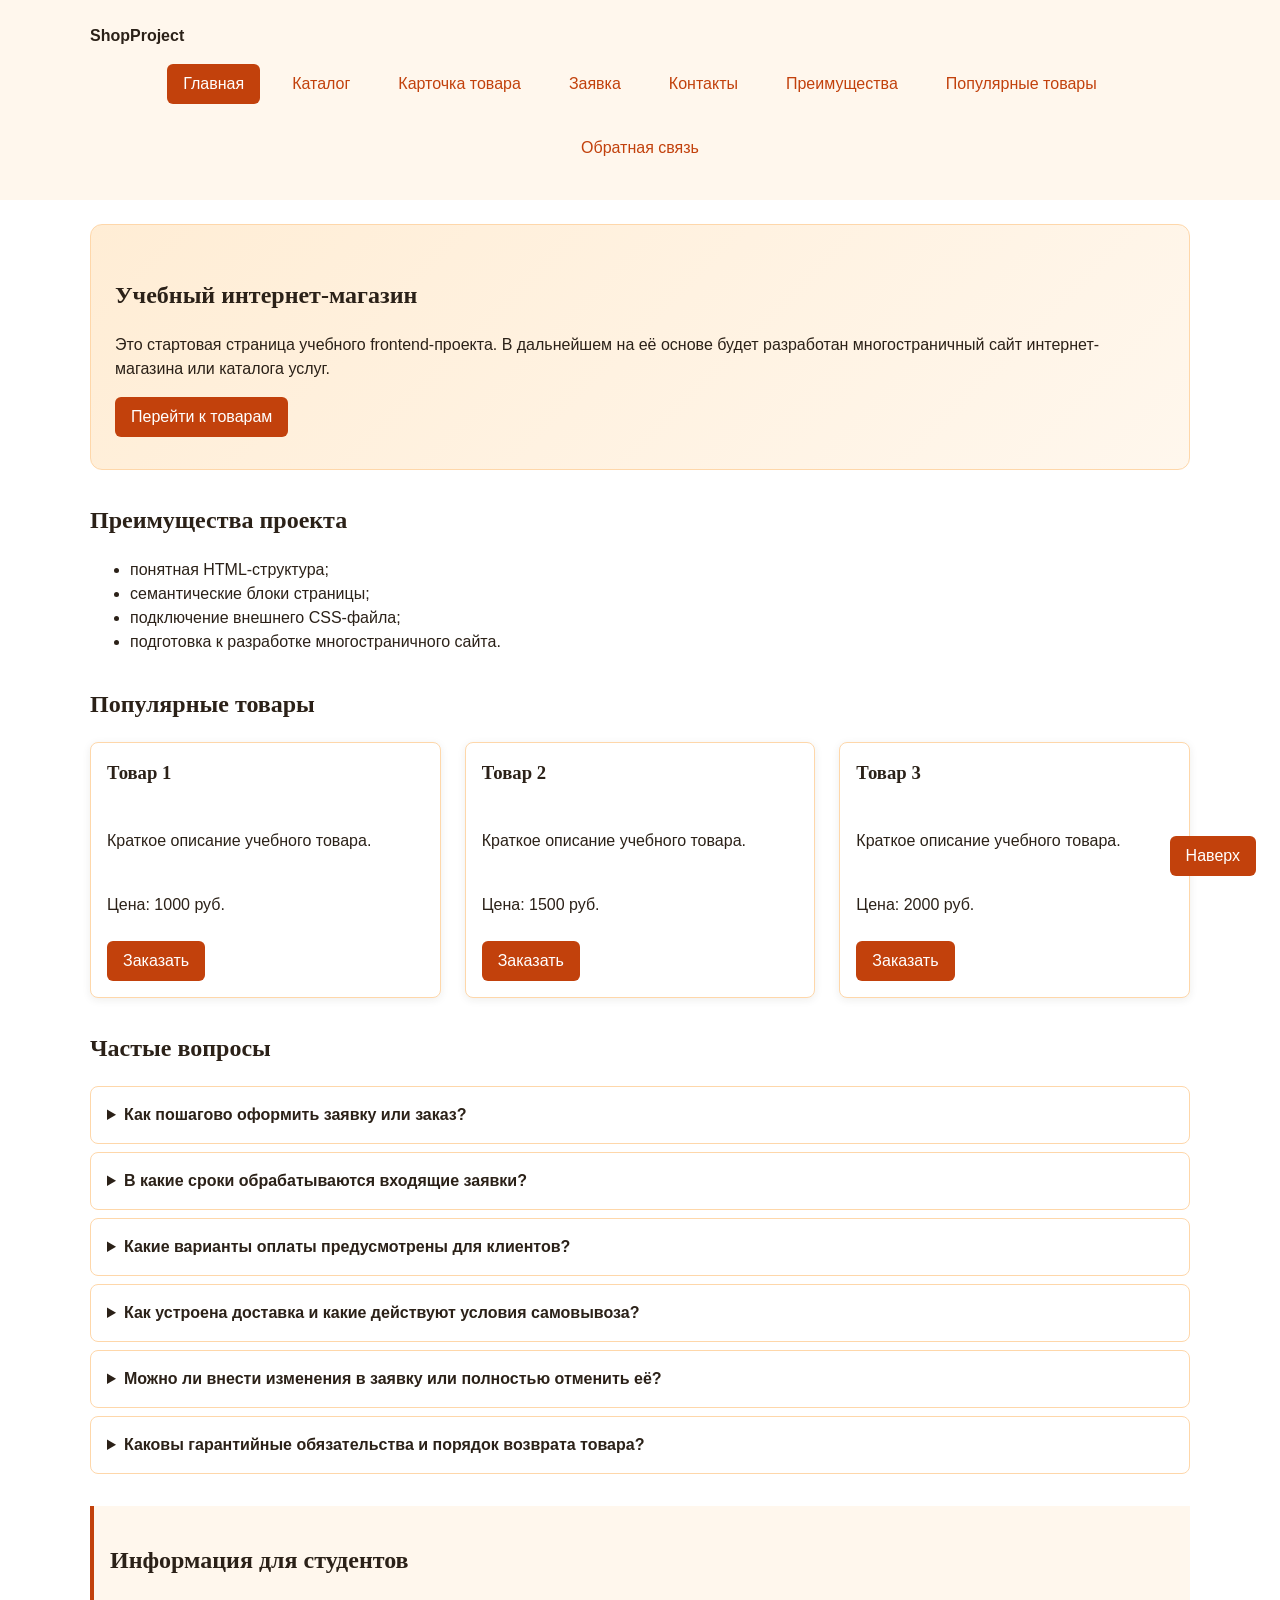
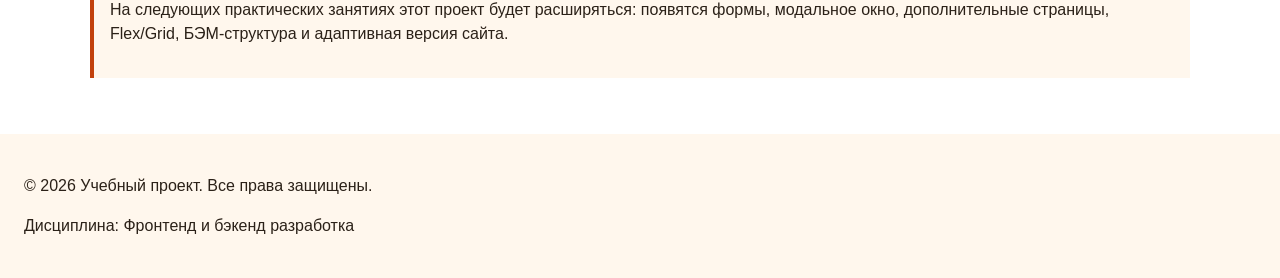
==== commit 2b6e1450: "faq и закрепление главного бара" ====
--- a/index.html
+++ b/index.html
@@ -106,27 +106,95 @@
       <h2 class="section__title">Частые вопросы</h2>
 
       <details class="faq__item">
-        <summary class="faq__question">Как оформить заявку?</summary>
-        <p class="faq__answer">
-          Нажмите «Заказать» у нужного товара или перейдите на страницу заявки
-          и заполните форму.
-        </p>
-      </details>
-
-      <details class="faq__item">
-        <summary class="faq__question">Как быстро вам ответят?</summary>
-        <p class="faq__answer">
-          Мы свяжемся с вами в течение рабочего дня по указанному телефону
-          или электронной почте.
-        </p>
-      </details>
-
-      <details class="faq__item">
-        <summary class="faq__question">Можно ли изменить заявку?</summary>
-        <p class="faq__answer">
-          Да, напишите нам по контактам со страницы «Контакты», и мы внесём
-          изменения.
-        </p>
+        <summary class="faq__question">Как пошагово оформить заявку или заказ?</summary>
+        <div class="faq__answer">
+          <p>
+            Процесс оформления полностью оптимизирован и занимает не более двух минут:
+          </p>
+          <ol>
+            <li>
+              <strong>Выбор товара:</strong> перейдите в каталог или выберите позицию из блока «Популярные товары», после чего нажмите кнопку <em>«Заказать»</em>.
+            </li>
+            <li>
+              <strong>Заполнение контактных данных:</strong> во всплывающем модальном окне укажите ваше имя, контактный телефон, актуальный e-mail и тему обращения.
+            </li>
+            <li>
+              <strong>Дополнительные пожелания:</strong> в поле «Комментарий» вы можете заранее указать предпочтительное время звонка, особенности адреса или промокод.
+            </li>
+            <li>
+              <strong>Подтверждение:</strong> после отправки формы системе присваивается уникальный номер заявки, а на ваш email поступит автоматическое уведомление с деталями.
+            </li>
+          </ol>
+        </div>
+      </details>
+
+      <details class="faq__item">
+        <summary class="faq__question">В какие сроки обрабатываются входящие заявки?</summary>
+        <div class="faq__answer">
+          <p>
+            Наш отдел клиентского сервиса работает ежедневно с 09:00 до 21:00 без перерывов и выходных. Стандартный регламент обработки входящих обращений:
+          </p>
+          <ul>
+            <li><strong>В рабочее время:</strong> менеджер связывается с вами в течение 15–30 минут после фиксации заявки в CRM-системе.</li>
+            <li><strong>В вечернее и ночное время:</strong> заявки, отправленные после 21:00, поступают в приоритетную утреннюю очередь и обрабатываются на следующий день с 09:00 до 10:00.</li>
+            <li><strong>Срочные заказы:</strong> если вам требуется экстренное согласование, вы можете связаться с нами напрямую по номеру горячей линии, указанному в разделе «Контакты».</li>
+          </ul>
+        </div>
+      </details>
+
+      <details class="faq__item">
+        <summary class="faq__question">Какие варианты оплаты предусмотрены для клиентов?</summary>
+        <div class="faq__answer">
+          <p>
+            Мы поддерживаем все современные и безопасные способы расчётов:
+          </p>
+          <ul>
+            <li><strong>Оплата картой онлайн:</strong> банковские карты платёжных систем МИР, Visa и MasterCard через защищённый платёжный шлюз с поддержкой 3D-Secure.</li>
+            <li><strong>Система быстрых платежей (СБП):</strong> мгновенная оплата по QR-коду или ссылке прямо из приложения любого удобного банка без комиссии.</li>
+            <li><strong>Оплата при получении:</strong> наличными денежными средствами либо через мобильный банковский терминал курьеру или на кассе пункта выдачи после осмотра целостности отправления.</li>
+            <li><strong>Безналичный расчёт для юридических лиц:</strong> формирование счёта на оплату и полного комплекта закрывающих бухгалтерских документов (УПД) через ЭДО или оригиналы почтой.</li>
+          </ul>
+        </div>
+      </details>
+
+      <details class="faq__item">
+        <summary class="faq__question">Как устроена доставка и какие действуют условия самовывоза?</summary>
+        <div class="faq__answer">
+          <p>
+            Мы сотрудничаем с федеральными логистическими операторами и предлагаем несколько гибких сценариев получения покупки:
+          </p>
+          <ul>
+            <li><strong>Курьерская доставка до двери:</strong> осуществляется в согласованный 3-часовой интервал времени. Курьер предупреждает о прибытии за 30–60 минут. Стандартный срок по городу — 1–2 рабочих дня.</li>
+            <li><strong>Сеть пунктов выдачи (ПВЗ) и постаматов:</strong> доставка в ближайший удобный терминал или партнёрский пункт выдачи. Срок бесплатного хранения заказа — до 7 календарных дней.</li>
+            <li><strong>Самовывоз со склада:</strong> бесплатное получение заказа в день оформления при наличии товара на основном складе магазина. Потребуется только назвать номер заявки.</li>
+          </ul>
+        </div>
+      </details>
+
+      <details class="faq__item">
+        <summary class="faq__question">Можно ли внести изменения в заявку или полностью отменить её?</summary>
+        <div class="faq__answer">
+          <p>
+            Вы вправе внести любые правки или полностью отказаться от заказа на любом этапе вплоть до передачи посылки курьерской службе:
+          </p>
+          <p>
+            Чтобы заменить позицию, поменять количество, указать другой адрес или перенести дату приезда курьера, свяжитесь со службой поддержки по телефону или напишите в ответном письме на электронную почту с темой «Изменение заказа №...». Если заказ уже передан в службу доставки, изменение маршрута может потребовать дополнительного рабочего дня на переадресацию.
+          </p>
+        </div>
+      </details>
+
+      <details class="faq__item">
+        <summary class="faq__question">Каковы гарантийные обязательства и порядок возврата товара?</summary>
+        <div class="faq__answer">
+          <p>
+            Мы строго соблюдаем закон «О защите прав потребителей» и предоставляем прозрачные условия постпродажного обслуживания:
+          </p>
+          <ul>
+            <li><strong>Возврат товара надлежащего качества:</strong> возможен в течение 14 календарных дней со дня покупки при условии сохранения товарного вида, пломб, фабричных ярлыков и заводской упаковки.</li>
+            <li><strong>Гарантия качества:</strong> на всю продукцию предоставляется официальная сервисная гарантия от производителя сроком от 12 месяцев. В случае обнаружения производственного брака диагностика и гарантийный ремонт производятся бесплатно.</li>
+            <li><strong>Возврат денежных средств:</strong> при возврате товара деньги зачисляются тем же способом, которым производилась оплата, в срок от 3 до 10 рабочих дней в зависимости от банка-эмитента.</li>
+          </ul>
+        </div>
       </details>
     </section>
 
--- a/css/style.css
+++ b/css/style.css
@@ -32,7 +32,6 @@
   /* Размеры */
   --container-width: 1100px;
 
-
   /* Оформление */
   --font-heading: Georgia, "Times New Roman", serif;
   --shadow-card: 0 2px 8px rgba(43, 33, 24, 0.08);
@@ -44,7 +43,9 @@
    2. Базовые стили
    =============================== */
 
-* {
+*,
+*::before,
+*::after {
   box-sizing: border-box;
 }
 
@@ -96,8 +97,11 @@
    4. Компоненты страницы
    =============================== */
 
-/* Шапка */
+/* Шапка (закреплена по Шагу 3) */
 .site-header {
+  position: sticky;
+  top: 0;
+  z-index: 10;
   padding: var(--space-lg);
   background-color: var(--color-surface);
 }
@@ -541,4 +545,56 @@
   margin: 0;
   padding: 0 var(--space-md) var(--space-md);
   color: var(--color-muted);
+}
+
+/* Отзывы */
+.reviews__list {
+  display: grid;
+  grid-template-columns: repeat(3, 1fr);
+  gap: var(--space-lg);
+}
+
+.review-card {
+  display: flex;
+  flex-direction: column;
+  gap: var(--space-sm);
+  padding: var(--space-md);
+  border-left: 4px solid var(--color-primary);
+  border-radius: var(--radius-md);
+  background-color: var(--color-surface);
+}
+
+.review-card__text {
+  margin: 0;
+  font-style: italic;
+}
+
+.review-card__author {
+  margin: 0;
+  font-weight: 700;
+}
+
+.review-card__rating {
+  margin-top: auto;
+  color: var(--color-primary);
+}
+
+/* Таблица сравнения */
+.product-table--compare {
+  max-width: var(--container-width);
+  margin: 0 auto;
+}
+
+.product-table__row:nth-child(even) {
+  background-color: var(--color-surface);
+}
+
+.product-table__cell--accent {
+  background-color: var(--color-surface-accent);
+  font-weight: 700;
+}
+
+/* Якоря (#popular, #faq) не прячутся под закреплённой шапкой */
+html {
+  scroll-padding-top: 120px;
 }
